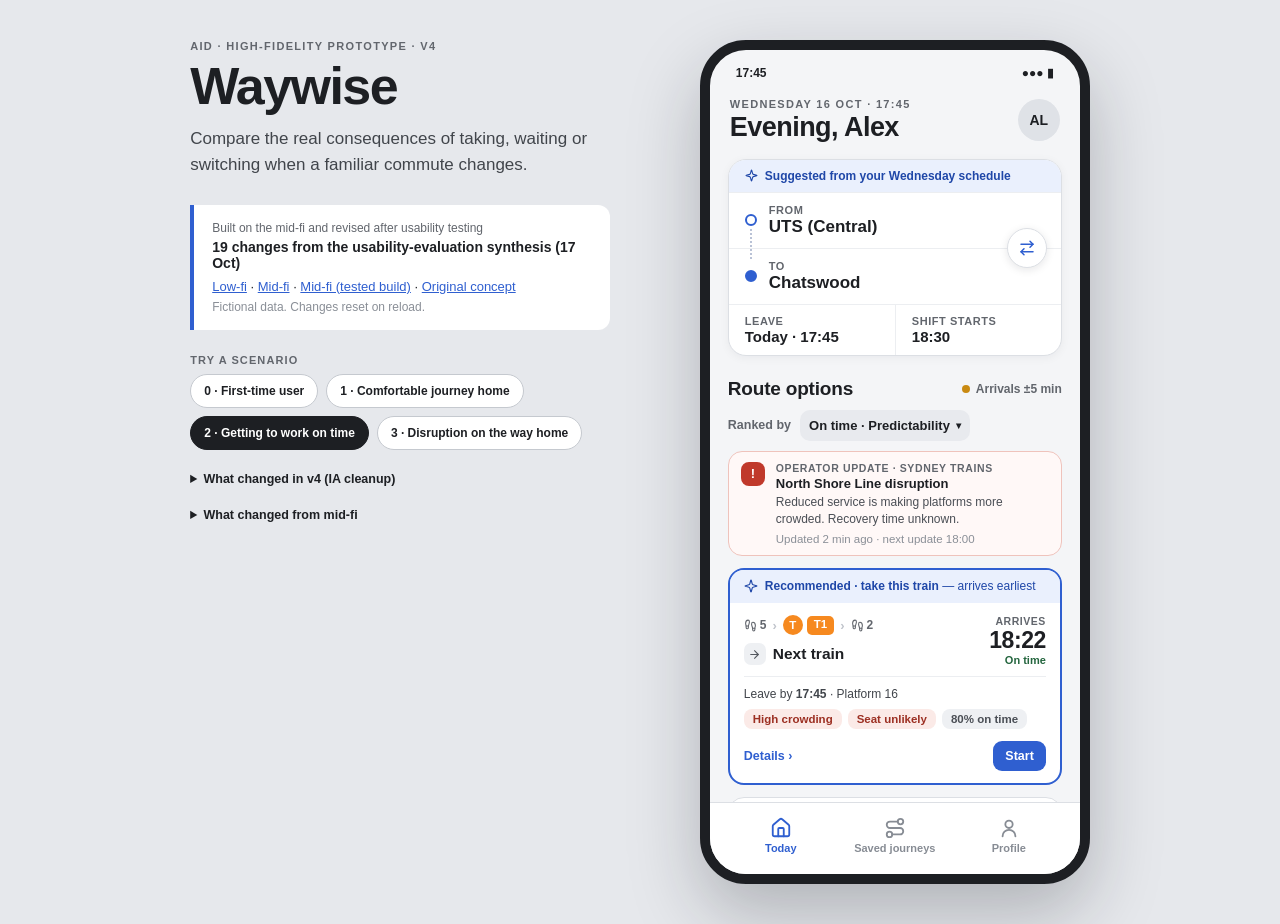
==== index.html @ 8cd39727 "v4.3: Recommended strip speaks the action" ====
<!doctype html>
<html lang="en">
<head>
  <meta charset="utf-8">
  <meta name="viewport" content="width=device-width,initial-scale=1,minimum-scale=1,maximum-scale=1,user-scalable=no,viewport-fit=cover,interactive-widget=resizes-content">
  <meta name="apple-mobile-web-app-capable" content="yes">
  <meta name="mobile-web-app-capable" content="yes">
  <meta name="apple-mobile-web-app-status-bar-style" content="default">
  <meta name="apple-mobile-web-app-title" content="Waywise">
  <meta name="theme-color" content="#f4f5f7">
  <meta name="description" content="Waywise high-fidelity prototype: personalised commute decisions under crowding and disruption.">
  <link rel="manifest" href="manifest.webmanifest">
  <title>Waywise — High-fidelity prototype</title>
  <link rel="stylesheet" href="styles.css?v=202610181200">
</head>
<body>
  <div class="demo-shell">
    <aside class="demo-notes" aria-label="Prototype notes">
      <p class="eyebrow">AID · HIGH-FIDELITY PROTOTYPE · V4</p>
      <h1>Waywise</h1>
      <p class="lede">Compare the real consequences of taking, waiting or switching when a familiar commute changes.</p>
      <div class="research-note">
        <span>Built on the mid-fi and revised after usability testing</span>
        <strong>19 changes from the usability-evaluation synthesis (17 Oct)</strong>
        <p><a href="low-fi/">Low-fi</a> · <a href="mid-fi/">Mid-fi</a> · <a href="mid-fi-v1-tested/">Mid-fi (tested build)</a> · <a href="concept/">Original concept</a></p>
        <small>Fictional data. Changes reset on reload.</small>
      </div>
      <div class="scenario-control" aria-label="Demo scenario">
        <span>Try a scenario</span>
        <button class="scenario" data-scenario="newuser">0 · First-time user</button>
        <button class="scenario" data-scenario="capacity">1 · Comfortable journey home</button>
        <button class="scenario" data-scenario="disruption">2 · Getting to work on time</button>
        <button class="scenario" data-scenario="normal">3 · Disruption on the way home</button>
      </div>
      <details class="changes">
        <summary>What changed in v4 (IA cleanup)</summary>
        <ol>
          <li>Every bottom sheet closes with an ×; primary actions stay pinned at the bottom.</li>
          <li>Trip preferences sheet is selection + Done only; management moved to Profile.</li>
          <li>Profile is an entry list — Saved journeys, Travel preferences, Alerts — each its own page.</li>
          <li>Importance sliders (1–10) replaced with Low / Medium / High.</li>
          <li>Route cards slimmed to line, arrival, three badges, one warning and Start.</li>
          <li>“Why this route?” folded into Route details; close (×) vs collapse (⌄) disambiguated.</li>
        </ol>
      </details>
      <details class="changes">
        <summary>What changed from mid-fi</summary>
        <ol>
          <li>“Add your first journey” empty state; From and To are the only required fields.</li>
          <li>Trips → <b>Saved journeys</b>, with Use / Edit / Add actions.</li>
          <li>Weekday scheduling is optional; skip or change a single date.</li>
          <li>Route-based names (“UTS → Chatswood”); custom names optional.</li>
          <li><b>Profile</b> from the avatar: account sync, default preferences.</li>
          <li>Saved routes and return trips on Today, with a suggested journey.</li>
          <li>Separate scopes: today / saved journey / one date / recurring schedule.</li>
          <li>Tap a route or <b>View details</b> → Route details drawer → Start journey → <b>In progress</b> drawer (× collapses to a mini bar; End journey any time, with confirmation).</li>
          <li>Clear preference labels, “Select all that apply”, check marks.</li>
          <li>Today's choices vs saved defaults; explicit “Save as default”.</li>
          <li>More preferences: less waiting, predictable arrival, transport modes.</li>
          <li>Wait / Departs / Arrives shown separately.</li>
          <li>Consistent badges; active priorities emphasised with text.</li>
          <li>“Why this route?” with reasons, trade-offs and preference conflicts.</li>
          <li>“Arrival estimate confidence”, update times, operator vs prediction labels.</li>
          <li>Carriage-level crowding diagram with direction and update time.</li>
          <li>Compare alternatives from details and the active journey.</li>
          <li>Report carriage conditions, labelled as passenger reports.</li>
          <li>Share journey: arrival time once, or time-limited arrival updates.</li>
        </ol>
      </details>
    </aside>

    <main class="phone" id="phone" aria-label="Waywise mobile app prototype">
      <div class="status-bar" aria-hidden="true"><span id="clock">17:45</span><span>●●● ▮</span></div>

      <section class="screen" id="screen-today" aria-label="Today"></section>
      <section class="screen" id="screen-journeys" aria-label="Saved journeys"></section>
      <section class="screen" id="screen-profile" aria-label="Profile"></section>
      <div class="drawer-backdrop" id="drawer-backdrop" data-act="close-drawer"></div>
      <section class="screen overlay drawer" id="screen-details" aria-label="Route details"></section>
      <button class="mini-bar" id="mini-bar" data-act="open-active" aria-label="Open journey in progress"></button>

      <nav class="bottom-nav" aria-label="Primary navigation">
        <button class="nav-item" data-act="tab" data-tab="today"><svg viewBox="0 0 24 24"><path d="M3 10a2 2 0 0 1 .709-1.528l7-5.999a2 2 0 0 1 2.582 0l7 5.999A2 2 0 0 1 21 10v9a2 2 0 0 1-2 2H5a2 2 0 0 1-2-2z"/><path d="M15 21v-8a1 1 0 0 0-1-1h-4a1 1 0 0 0-1 1v8"/></svg><small>Today</small></button>
        <button class="nav-item" data-act="tab" data-tab="journeys"><svg viewBox="0 0 24 24"><circle cx="6" cy="19" r="3"/><path d="M9 19h8.5a3.5 3.5 0 0 0 0-7h-11a3.5 3.5 0 0 1 0-7H15"/><circle cx="18" cy="5" r="3"/></svg><small>Saved journeys</small></button>
        <button class="nav-item" data-act="tab" data-tab="profile"><svg viewBox="0 0 24 24"><circle cx="12" cy="8" r="4"/><path d="M19 21a7 7 0 0 0-14 0"/></svg><small>Profile</small></button>
      </nav>

      <section class="search-layer" id="search-layer" aria-label="Change journey"></section>
      <div class="sheet-backdrop" id="backdrop" data-act="close-sheet"></div>
      <section class="bottom-sheet" id="sheet" role="dialog" aria-modal="true"></section>
      <div class="toast" id="toast" role="status" aria-live="polite"></div>
      <div class="perm" id="perm"></div>
    </main>
  </div>
  <script src="app.js?v=202610181200"></script>
</body>
</html>
---- styles.css ----
/* Waywise high-fidelity (v3). Palette carried over from mid-fi: neutral greys, one blue accent,
   red / amber / green for status meaning only, always paired with text. */
:root {
  --ink:#1d1f23; --muted:#62666d; --faint:#8a8f97; --line:#dcdfe4; --line-2:#eceef1;
  --paper:#f4f5f7; --white:#fff; --chip:#eef0f3;
  --accent:#2f5fd0; --accent-ink:#1f47a8; --accent-soft:#eaf0fd;
  --red:#c0392b; --red-soft:#fbeae7; --red-ink:#9c2f22;
  --amber:#c98a12; --amber-soft:#fff4dc; --amber-ink:#80570a;
  --green:#2f8050; --green-soft:#e6f3ea; --green-ink:#25663f;
  --radius:16px; --font:-apple-system,BlinkMacSystemFont,"SF Pro Text","Helvetica Neue",Arial,sans-serif;
}
* { box-sizing:border-box; }
html,body { margin:0; background:#e6e8ec; color:var(--ink); font-family:var(--font); -webkit-font-smoothing:antialiased; }
button,input,select,textarea { font:inherit; color:inherit; }
button { cursor:pointer; }
button:disabled { cursor:default; opacity:.45; }
svg { width:16px; height:16px; fill:none; stroke:currentColor; stroke-width:2; stroke-linecap:round; stroke-linejoin:round; flex:none; }
b,strong { font-weight:650; }

/* ---------- desktop demo shell ---------- */
.demo-shell { min-height:100vh; display:grid; grid-template-columns:minmax(280px,420px) 390px; place-content:center; gap:clamp(40px,7vw,110px); padding:40px; }
.demo-notes { max-width:420px; }
.eyebrow,.overline { margin:0; color:var(--muted); font-size:11px; font-weight:700; letter-spacing:.12em; }
.demo-notes h1 { margin:8px 0 14px; font-size:52px; line-height:1; letter-spacing:-.03em; }
.lede { margin:0; color:#41454b; font-size:17px; line-height:1.55; }
.research-note { margin-top:26px; padding:16px 18px; border-left:4px solid var(--accent); border-radius:0 12px 12px 0; background:#fff; }
.research-note span,.research-note strong,.research-note small { display:block; }
.research-note span { color:var(--muted); font-size:12px; }
.research-note strong { margin-top:4px; font-size:14px; }
.research-note p { margin:8px 0 0; font-size:13px; }
.research-note small { margin-top:6px; color:var(--faint); font-size:12px; }
.demo-notes a { color:var(--accent); }
.scenario-control { display:flex; flex-wrap:wrap; gap:8px; margin-top:24px; }
.scenario-control>span { width:100%; color:var(--muted); font-size:11px; font-weight:700; letter-spacing:.1em; text-transform:uppercase; }
.scenario { padding:9px 13px; border:1px solid #c5c9cf; border-radius:99px; background:#fff; font-size:12px; font-weight:650; }
.scenario.active { border-color:var(--ink); background:var(--ink); color:#fff; }
.changes { margin-top:22px; font-size:12.5px; color:#41454b; }
.changes summary { cursor:pointer; font-weight:700; color:var(--ink); }
.changes ol { margin:10px 0 0; padding-left:22px; line-height:1.5; }

/* ---------- phone frame ---------- */
.phone { position:relative; width:390px; height:min(844px,calc(100vh - 40px)); overflow:hidden; border:10px solid #1d1f23; border-radius:46px; background:var(--paper); box-shadow:0 30px 70px rgba(20,24,30,.25); }
.status-bar { height:34px; display:flex; justify-content:space-between; align-items:flex-end; padding:0 26px 4px; font-size:12px; font-weight:700; }
.screen { display:none; position:absolute; top:34px; left:0; right:0; bottom:72px; overflow-y:auto; padding:10px 18px 28px; scrollbar-width:none; }
.screen::-webkit-scrollbar { display:none; }
.screen.active { display:block; animation:fade .22s ease; }
.screen.overlay { z-index:4; background:var(--paper); }
#screen-details { padding-bottom:96px; }
@keyframes fade { from { opacity:0; transform:translateY(6px); } }

.app-header { display:flex; align-items:center; justify-content:space-between; gap:10px; margin:4px 2px 16px; }
.app-header h2 { margin:3px 0 0; font-size:27px; line-height:1.1; letter-spacing:-.02em; }
.avatar { width:42px; height:42px; display:grid; place-items:center; border:0; border-radius:50%; background:#dfe2e7; font-size:14px; font-weight:750; }
.avatar.big { width:52px; height:52px; font-size:17px; background:var(--accent); color:#fff; }
.block { margin-top:22px; }
.block>h3,.section-heading h3 { margin:3px 0 0; font-size:19px; letter-spacing:-.01em; }
.section-heading { display:flex; align-items:flex-end; justify-content:space-between; gap:8px; }
.hint { margin:6px 0 10px; color:var(--muted); font-size:12.5px; line-height:1.45; }
.muted { color:var(--muted); }

/* buttons */
.btn { display:inline-flex; align-items:center; justify-content:center; gap:6px; border:0; border-radius:11px; font-weight:700; font-size:14px; padding:12px 16px; }
.btn.sm { padding:8px 12px; font-size:12.5px; border-radius:9px; }
.btn.full { width:100%; }
.btn.primary { background:var(--accent); color:#fff; }
.btn.primary.selected { background:var(--accent-ink); }
.btn.primary.saved { background:var(--green-soft); color:var(--green-ink); opacity:1; }
.btn.ghost { background:var(--white); color:var(--accent); border:1px solid var(--line); }
.btn.link { background:none; color:var(--accent); padding-left:2px; padding-right:2px; }
.btn.link.muted { color:var(--muted); }
.btn.danger { color:var(--red); }
.btn svg { width:15px; height:15px; }
.info-button { width:30px; height:30px; border:1px solid var(--line); border-radius:50%; background:#fff; color:var(--accent); font-weight:800; }

/* ---------- Today ---------- */
.active-banner { width:100%; display:flex; align-items:center; gap:10px; margin:-4px 0 12px; padding:12px 14px; border:0; border-radius:14px; background:var(--accent); color:#fff; font-size:13px; text-align:left; }
.active-banner span:nth-child(2) { flex:1; }
.pulse { width:9px; height:9px; border-radius:50%; background:#7ef0a4; box-shadow:0 0 0 4px rgba(126,240,164,.25); flex:none; }
.share-banner { display:flex; align-items:center; gap:9px; margin:0 0 12px; padding:10px 12px; border:1px solid #c9d6f6; border-radius:12px; background:var(--accent-soft); color:var(--accent-ink); font-size:12.5px; }
.share-banner span { flex:1; }
.trip-card { padding:14px 16px 10px; border:1px solid var(--line); border-radius:var(--radius); background:#fff; }
.tag { display:inline-block; margin-bottom:10px; padding:4px 8px; border-radius:7px; background:var(--accent-soft); color:var(--accent-ink); font-size:11.5px; font-weight:650; }
.tag.today { background:var(--amber-soft); color:var(--amber-ink); }
.trip-row { display:grid; grid-template-columns:1fr 54px 1fr; align-items:center; }
.place,.time { display:block; }
.place { font-size:15px; font-weight:700; line-height:1.2; }
.time { margin-top:4px; color:var(--muted); font-size:12px; }
.align-right { text-align:right; }
.journey-line { display:flex; align-items:center; justify-content:center; gap:3px; color:var(--faint); }
.journey-line i { width:12px; border-top:1px solid #c5c9cf; }
.trip-actions { display:flex; justify-content:space-between; margin-top:8px; padding-top:4px; border-top:1px solid var(--line-2); }
.leg-picker { display:flex; gap:7px; overflow-x:auto; margin:10px -18px 0; padding:2px 18px; scrollbar-width:none; }
.leg-picker::-webkit-scrollbar { display:none; }
.leg { flex:none; display:flex; align-items:center; gap:6px; padding:8px 11px; border:1px solid var(--line); border-radius:99px; background:#fff; font-size:12px; font-weight:600; white-space:nowrap; }
.leg small { color:var(--muted); font-weight:500; }
.leg.active { border-color:var(--accent); background:var(--accent-soft); color:var(--accent-ink); }
.leg.add { color:var(--accent); border-style:dashed; }
/* flight-search style journey card + saved presets */
.suggest { display:flex; align-items:center; gap:6px; min-height:22px; margin:-4px 2px 8px; color:var(--accent-ink); font-size:12.5px; font-weight:650; }
.suggest svg { width:14px; height:14px; color:var(--green); stroke-width:2.6; }
.suggest.today { color:var(--amber-ink); }
.suggest span { flex:1; }
.suggest .btn { padding:0; }
.suggest.muted { color:var(--muted); }
.od-field strong.ph { color:var(--faint); font-weight:600; }
.search-card { border:1px solid var(--line); border-radius:18px; background:#fff; box-shadow:0 2px 10px rgba(20,24,30,.05); overflow:hidden; }
.od { position:relative; }
.od-field { width:100%; display:flex; align-items:center; gap:12px; padding:11px 64px 11px 16px; border:0; background:none; text-align:left; }
.od-field+.od-field { border-top:1px solid var(--line-2); }
.od-field:active,.when button:active { background:var(--paper); }
.od-field span { min-width:0; }
.od-field small,.when small { display:block; color:var(--muted); font-size:11px; font-weight:650; letter-spacing:.05em; text-transform:uppercase; }
.od-field strong { display:block; margin-top:1px; font-size:17px; white-space:nowrap; overflow:hidden; text-overflow:ellipsis; }
.od-dot { flex:none; width:12px; height:12px; border-radius:50%; border:2.5px solid var(--accent); background:#fff; }
.od-dot.to { background:var(--accent); }
.od-line { position:absolute; left:21px; top:36px; height:30px; border-left:2px dotted #b9c2d6; pointer-events:none; }
.swap-fab { position:absolute; right:14px; top:50%; width:40px; height:40px; margin-top:-20px; display:grid; place-items:center; border:1px solid var(--line); border-radius:50%; background:#fff; color:var(--accent); box-shadow:0 2px 8px rgba(20,24,30,.1); transition:transform .25s; }
.swap-fab svg { width:18px; height:18px; transform:rotate(90deg); }
.swap-fab:active { transform:rotate(180deg); }
.when { display:grid; grid-template-columns:1fr 1fr; border-top:1px solid var(--line-2); }
.when button { padding:10px 16px; border:0; background:none; text-align:left; }
.when button+button { border-left:1px solid var(--line-2); }
.when strong { display:block; margin-top:1px; font-size:15px; }
.presets-head { display:flex; align-items:center; justify-content:space-between; margin:16px 2px 6px; }
.presets-head .btn { padding:0; }
.leg-picker { margin-top:0; padding-bottom:4px; scroll-snap-type:x proximity; scroll-padding:0 18px; }
.preset { flex:none; scroll-snap-align:start; width:178px; display:grid; gap:3px; padding:10px 12px; border:1px solid var(--line); border-radius:14px; background:#fff; text-align:left; }
.preset .p-top { display:flex; justify-content:space-between; gap:6px; align-items:baseline; }
.preset b { font-size:13px; white-space:nowrap; overflow:hidden; text-overflow:ellipsis; }
.preset em { flex:none; color:var(--muted); font-size:11.5px; font-style:normal; font-weight:650; }
.preset .p-route { color:var(--muted); font-size:12px; white-space:nowrap; overflow:hidden; text-overflow:ellipsis; }
.preset.active { border:2px solid var(--accent); padding:9px 11px; background:var(--accent-soft); }
.preset.active b,.preset.active em { color:var(--accent-ink); }
.preset.add { width:auto; display:flex; align-items:center; gap:6px; color:var(--accent); border-style:dashed; font-size:13px; font-weight:650; }
.mood { margin:-8px 2px 14px; color:#41454b; font-size:14px; line-height:1.45; }
.search-card.editing { border-color:var(--accent); box-shadow:0 0 0 3px var(--accent-soft); }
.od-field input { display:block; width:100%; min-width:0; margin-top:1px; padding:0; border:0; outline:0; background:none; font-size:17px; font-weight:650; color:var(--ink); }
.od-field input::placeholder { color:var(--faint); font-weight:600; }
label.od-field { cursor:text; }
.od-field span { flex:1; }
.s-go { margin-top:10px; }
.saved-list { display:grid; gap:8px; }
.saved-item { display:flex; align-items:center; gap:11px; width:100%; padding:11px 13px; border:1px solid var(--line); border-radius:14px; background:#fff; text-align:left; }
.saved-item[hidden] { display:none; }
.si-icon { flex:none; width:34px; height:34px; display:grid; place-items:center; border-radius:10px; background:var(--accent-soft); color:var(--accent); }
.si-main { flex:1; min-width:0; }
.si-main b,.si-main small { display:block; white-space:nowrap; overflow:hidden; text-overflow:ellipsis; }
.si-main b { font-size:14px; }
.si-main small { margin-top:2px; color:var(--muted); font-size:12.5px; }
.si-when { flex:none; color:var(--muted); font-size:11.5px; font-weight:650; text-align:right; line-height:1.35; }
.no-match { margin:4px 2px; color:var(--muted); font-size:12.5px; }
.alert-card { display:flex; gap:11px; margin-top:12px; padding:13px 14px; border:1px solid var(--line); border-radius:var(--radius); background:#fff; }
.alert-icon { flex:none; width:28px; height:28px; display:grid; place-items:center; border-radius:9px; background:var(--red); color:#fff; font-weight:800; }
.alert-card.amber .alert-icon { background:var(--amber); }
.alert-card.green .alert-icon { background:var(--green); }
.alert-card.red { border-color:#efc3bc; background:#fff8f7; }
.alert-card.amber { border-color:#efdca8; background:#fffcf3; }
.alert-card .source { display:block; color:var(--muted); font-size:10.5px; font-weight:700; letter-spacing:.06em; text-transform:uppercase; }
.alert-card strong { display:block; margin-top:2px; font-size:14px; }
.alert-card p { margin:3px 0 0; color:#4a4e55; font-size:12.5px; line-height:1.45; }
.alert-card small { display:block; margin-top:5px; color:var(--faint); font-size:11.5px; }

.chips { display:flex; flex-wrap:wrap; gap:7px; }
.chip { display:inline-flex; align-items:center; gap:5px; padding:8px 12px 8px 9px; border:1px solid var(--line); border-radius:99px; background:#fff; color:#3f434a; font-size:12.5px; font-weight:650; }
.chip i { width:16px; height:16px; display:grid; place-items:center; border:1.5px solid #b9bec6; border-radius:5px; background:#fff; }
.chip i svg { width:12px; height:12px; stroke-width:3; }
.chip.active { border-color:var(--accent); background:var(--accent); color:#fff; }
.chip.active i { border-color:#fff; color:var(--accent); }
.chip.more { padding-left:12px; color:var(--accent); border-style:dashed; }
.pref-scope { display:flex; align-items:center; justify-content:space-between; gap:8px; margin-top:10px; padding:8px 10px; border-radius:10px; background:var(--chip); font-size:12px; color:#41454b; }

.confidence-line { display:flex; flex-wrap:wrap; justify-content:space-between; align-items:center; gap:2px 10px; margin-top:6px; color:var(--muted); font-size:11.5px; }
.certainty { border:0; background:none; padding:0; color:var(--accent); font-size:11.5px; }
.certainty i,.conf-row i,.dot { display:inline-block; width:8px; height:8px; margin-right:5px; border-radius:50%; vertical-align:middle; }
.c-high { background:var(--green); } .c-medium { background:var(--amber); } .c-low { background:var(--red); }
i.c-high,i.c-medium,i.c-low { flex:none; }
.tradeoff-banner { margin-top:10px; padding:10px 12px; border:1px solid #efc3bc; border-radius:12px; background:var(--red-soft); font-size:12.5px; line-height:1.45; }
.tradeoff-banner .btn { display:block; margin-top:2px; padding-left:0; }
.route-options { display:grid; gap:12px; margin-top:12px; }
.route-card { position:relative; padding:14px; border:1px solid var(--line); border-radius:var(--radius); background:#fff; }
.route-card.recommended { border:2px solid var(--accent); padding:13px; }
.route-card.chosen { background:var(--accent-soft); }
.rec-tag { position:absolute; top:-1px; right:14px; padding:3px 9px; border-radius:0 0 8px 8px; background:var(--accent); color:#fff; font-size:10px; font-weight:750; letter-spacing:.08em; text-transform:uppercase; }
.rc-head { display:flex; gap:11px; align-items:flex-start; }
.kind-icon { flex:none; width:38px; height:38px; display:grid; place-items:center; border-radius:11px; background:var(--chip); }
.kind-icon svg { width:19px; height:19px; }
.rc-head h4 { margin:2px 0 2px; font-size:16px; }
.rc-head p { margin:0; color:var(--muted); font-size:12px; }
.timegrid { display:grid; grid-template-columns:repeat(3,1fr); gap:6px; margin-top:12px; }
.timegrid>div { padding:7px 9px; border-radius:10px; background:var(--paper); }
.timegrid>div.focus { outline:2px solid var(--accent); outline-offset:-2px; background:var(--accent-soft); }
.timegrid small,.timegrid strong,.timegrid em { display:block; }
.timegrid small { color:var(--muted); font-size:10.5px; font-weight:650; text-transform:uppercase; letter-spacing:.05em; }
.timegrid strong { margin-top:1px; font-size:16px; letter-spacing:-.01em; white-space:nowrap; }
.timegrid em { margin-top:1px; color:var(--muted); font-size:10.5px; font-style:normal; white-space:nowrap; overflow:hidden; text-overflow:ellipsis; }
.timegrid em.late { color:var(--red-ink); font-weight:700; }
.timegrid em.ontime { color:var(--green-ink); font-weight:650; }
.leave-line { margin:9px 0 0; font-size:12px; color:#41454b; }
.compare-line { margin:4px 0 0; color:var(--muted); font-size:11.5px; }
.badges { display:flex; flex-wrap:wrap; gap:5px; margin-top:10px; }
.badge { display:inline-flex; align-items:center; gap:3px; padding:4px 8px; border-radius:7px; background:var(--chip); color:#454950; font-size:11.5px; font-weight:650; border:1.5px solid transparent; }
.badge svg { width:12px; height:12px; }
.badge.warn,.badge.crowd-3 { background:var(--red-soft); color:var(--red-ink); }
.badge.good,.badge.crowd-1 { background:var(--green-soft); color:var(--green-ink); }
.badge.crowd-2 { background:var(--amber-soft); color:var(--amber-ink); }
.badge.focus { border-color:currentColor; }
.reason { margin:10px 0 0; padding:8px 10px; border-radius:10px; background:var(--accent-soft); color:#22355f; font-size:12.5px; line-height:1.4; }
.conflict { display:flex; gap:6px; align-items:flex-start; margin:7px 0 0; color:var(--amber-ink); font-size:12px; line-height:1.35; }
.conflict svg { width:14px; height:14px; margin-top:1px; color:var(--amber); }
.rc-actions { display:flex; align-items:center; gap:6px; margin-top:12px; }
.rc-actions .btn.link { margin-left:auto; }
.data-note { margin:18px 8px 0; color:var(--faint); font-size:11px; line-height:1.45; text-align:center; }

/* first run */
.empty-hero { padding:20px 18px; border:1px solid var(--line); border-radius:20px; background:#fff; }
.empty-icon { width:44px; height:44px; display:grid; place-items:center; border-radius:13px; background:var(--accent-soft); color:var(--accent); }
.empty-icon svg { width:22px; height:22px; }
.empty-hero h3 { margin:12px 0 4px; font-size:21px; }
.empty-hero>p { margin:0 0 14px; color:var(--muted); font-size:13px; line-height:1.5; }
.empty-points { margin:18px 4px; }
.empty-points p { display:flex; gap:8px; align-items:center; margin:8px 0; color:#41454b; font-size:13px; }
.empty-points svg { color:var(--green); }

/* ---------- Saved journeys ---------- */
.add-btn { flex:none; }
.segmented { display:grid; grid-template-columns:1fr 1fr; gap:4px; padding:4px; border-radius:12px; background:#e5e7eb; }
.segmented button { padding:8px; border:0; border-radius:9px; background:none; font-size:13px; font-weight:650; color:var(--muted); }
.segmented button small { font-weight:500; color:var(--faint); }
.segmented button.active { background:#fff; color:var(--ink); box-shadow:0 1px 3px rgba(0,0,0,.08); }
.jlist { display:grid; gap:11px; margin-top:14px; }
.jcard { padding:14px 15px; border:1px solid var(--line); border-radius:var(--radius); background:#fff; }
.jtop { display:flex; justify-content:space-between; gap:10px; align-items:flex-start; }
.jtop strong { display:block; font-size:15.5px; }
.jtop small { display:block; margin-top:2px; color:var(--muted); font-size:12px; }
.sched-tag { flex:none; padding:4px 8px; border-radius:7px; background:var(--accent-soft); color:var(--accent-ink); font-size:11px; font-weight:650; }
.sched-tag.none { background:var(--chip); color:var(--muted); }
.jmeta { margin:8px 0 0; color:#41454b; font-size:12.5px; }
.jret { display:flex; align-items:center; gap:6px; margin:4px 0 0; color:#41454b; font-size:12.5px; }
.jret svg { width:13px; height:13px; color:var(--muted); }
.jactions { display:flex; flex-wrap:wrap; align-items:center; gap:6px; margin-top:12px; }
.jactions .btn.link { margin-left:auto; }
.empty-card { margin-top:14px; padding:24px 18px; border:1.5px dashed #c5c9cf; border-radius:var(--radius); text-align:center; }
.empty-card p { margin:6px 0 12px; color:var(--muted); font-size:13px; }
.week-picker { display:grid; grid-template-columns:repeat(7,minmax(0,1fr)); gap:5px; margin:4px 0 12px; }
.day { padding:8px 0 7px; border:1px solid var(--line); border-radius:12px; background:#fff; }
.day small,.day strong { display:block; }
.day small { color:var(--muted); font-size:10.5px; }
.day strong { margin-top:2px; font-size:14px; }
.day i { display:block; width:5px; height:5px; margin:5px auto 0; border-radius:50%; background:transparent; }
.day i.on { background:var(--accent); }
.day i.off { background:var(--faint); }
.day.active { border-color:var(--accent); background:var(--accent); color:#fff; }
.day.active small { color:#dbe5fb; }
.day.active i.on { background:#fff; }
.day-card { padding:14px 15px; border:1px solid var(--line); border-radius:var(--radius); background:#fff; }
.occ { display:grid; grid-template-columns:48px 1fr; gap:8px; padding:12px 0; border-top:1px solid var(--line-2); }
.day-card .overline+.occ { border-top:0; }
.occ time { font-size:15px; font-weight:750; }
.occ strong { display:block; font-size:14px; }
.occ small { display:block; margin-top:2px; color:var(--muted); font-size:12px; }
.occ.skipped strong,.occ.skipped time { color:var(--faint); text-decoration:line-through; }
.occ-actions { display:flex; flex-wrap:wrap; gap:2px 12px; margin-top:4px; }
.occ-actions .btn { padding:4px 0; }
.nocommute { margin-top:6px; width:100%; }
.no-plan { padding:16px 4px 6px; text-align:center; }
.no-plan strong { font-size:15px; }
.no-plan p { margin:6px 0 12px; color:var(--muted); font-size:12.5px; line-height:1.45; }

/* ---------- Profile ---------- */
.account-card { border:1px solid var(--line); border-radius:var(--radius); background:#fff; overflow:hidden; }
.acc-row { display:flex; gap:11px; padding:14px 15px; }
.acc-row svg { width:22px; height:22px; color:var(--green); }
.acc-row strong { display:block; font-size:14px; }
.acc-row small { display:block; margin-top:2px; color:var(--muted); font-size:12px; line-height:1.4; }
.row-link { width:100%; display:flex; align-items:center; gap:8px; padding:13px 15px; border:0; border-top:1px solid var(--line-2); background:none; font-size:14px; text-align:left; }
.row-link span { flex:1; font-weight:600; }
.row-link b { color:var(--muted); font-weight:600; }
.row-link i { color:var(--faint); font-style:normal; font-size:18px; }
.pref-card,.toggle-card { margin-top:10px; padding:14px 15px; border:1px solid var(--line); border-radius:14px; background:#fff; }
.pref-card label { display:flex; align-items:center; justify-content:space-between; gap:10px; }
.pref-card strong,.pref-card small,.toggle-card strong,.toggle-card small { display:block; }
.pref-card strong,.toggle-card strong { font-size:14px; }
.pref-card small,.toggle-card small { margin-top:2px; color:var(--muted); font-size:12px; line-height:1.4; }
.pref-card output { flex:none; width:30px; height:30px; display:grid; place-items:center; border-radius:9px; background:var(--accent-soft); color:var(--accent-ink); font-weight:750; }
.pref-card input[type=range] { width:100%; margin:12px 0 2px; accent-color:var(--accent); }
.scale { display:flex; justify-content:space-between; color:var(--faint); font-size:10.5px; }
.more-defaults { margin-top:10px; }
.more-defaults summary { padding:10px 2px; color:var(--accent); font-size:13.5px; font-weight:700; cursor:pointer; }
.mode-chips { display:flex; flex-wrap:wrap; gap:6px; margin-top:10px; }
.save-row { display:flex; align-items:center; gap:10px; margin-top:14px; }
.save-row .btn.primary { flex:1; }
.toggle-card { display:flex; align-items:center; justify-content:space-between; gap:12px; }
.toggle-card>span { display:flex; gap:10px; align-items:flex-start; }
.toggle-card>span>svg { margin-top:2px; color:var(--muted); }
.toggle { flex:none; position:relative; width:46px; height:28px; border:0; border-radius:20px; background:#c7cbd2; }
.toggle i { position:absolute; top:3px; left:3px; width:22px; height:22px; border-radius:50%; background:#fff; box-shadow:0 1px 3px rgba(0,0,0,.2); transition:.2s; }
.toggle.active { background:var(--accent); }
.toggle.active i { transform:translateX(18px); }
.demo-only { margin-bottom:10px; }

/* ---------- Details / active ---------- */
.sub-header { display:flex; align-items:center; justify-content:space-between; margin:0 -4px 12px; }
.back { display:inline-flex; align-items:center; gap:3px; padding:6px 4px; border:0; background:none; color:var(--accent); font-size:14px; font-weight:650; }
.back svg { width:18px; height:18px; }
.title { margin:4px 0 2px; font-size:25px; letter-spacing:-.02em; }
.status-pill,.live-pill { display:inline-flex; align-items:center; gap:6px; margin-top:10px; padding:6px 10px; border-radius:99px; background:var(--accent-soft); color:var(--accent-ink); font-size:12px; font-weight:650; }
.live-pill { margin:0; background:var(--green-soft); color:var(--green-ink); }
.live-pill .pulse { background:var(--green); box-shadow:0 0 0 3px rgba(47,128,80,.2); }
.summary-card { margin-top:14px; padding:12px; border:1px solid var(--line); border-radius:var(--radius); background:#fff; }
.summary-card .timegrid { margin-top:0; }
.timegrid.big strong { font-size:18px; }
.conf-row { margin:10px 2px 0; color:var(--muted); font-size:12px; }
.timeline { list-style:none; margin:16px 0 0; padding:0; }
.timeline li { position:relative; display:flex; gap:12px; padding:0 0 14px; }
.timeline li:not(:last-child)::before { content:""; position:absolute; left:15px; top:32px; bottom:2px; border-left:2px dotted #c5c9cf; }
.tl-icon { flex:none; width:32px; height:32px; display:grid; place-items:center; border-radius:50%; background:#fff; border:1px solid var(--line); }
.timeline strong { display:block; margin-top:2px; font-size:13.5px; }
.timeline small { display:block; margin-top:2px; color:var(--muted); font-size:12px; }
.cars-wrap { margin-top:10px; padding:13px; border:1px solid var(--line); border-radius:var(--radius); background:#fff; }
.cars-dir { display:flex; justify-content:space-between; color:var(--muted); font-size:11px; font-weight:650; }
.cars { display:flex; gap:3px; margin-top:7px; }
.car { flex:1; min-width:0; padding:6px 0 5px; border-radius:7px; text-align:center; border:1.5px solid transparent; }
.car:first-child { border-top-left-radius:16px; }
.car b { display:block; font-size:12px; }
.car span { display:block; font-size:9.5px; font-weight:650; }
.car.c1 { background:var(--green-soft); color:var(--green-ink); }
.car.c2 { background:var(--amber-soft); color:var(--amber-ink); }
.car.c3 { background:var(--red-soft); color:var(--red-ink); }
.car.reported { border-color:var(--ink); border-style:dashed; }
.cars-legend { display:flex; flex-wrap:wrap; gap:4px 12px; margin-top:8px; color:var(--muted); font-size:11px; }
.cars-legend i { display:inline-block; width:9px; height:9px; margin-right:4px; border-radius:3px; vertical-align:-1px; }
.cars-legend i.c1 { background:#9fd3b0; } .cars-legend i.c2 { background:#f0cf83; } .cars-legend i.c3 { background:#eba79d; }
.cars-tip { margin:9px 0 0; font-size:12.5px; }
.cars-meta { margin:4px 0 0; color:var(--faint); font-size:11px; }
.passenger-report { margin:8px 0 0; padding:7px 9px; border-radius:9px; background:var(--chip); font-size:12px; }
.passenger-report span { display:inline-block; margin-right:4px; padding:1px 6px; border-radius:5px; background:var(--ink); color:#fff; font-size:10px; font-weight:700; text-transform:uppercase; letter-spacing:.04em; }
.cars-unavailable { margin-top:10px; padding:13px; border:1.5px dashed #c5c9cf; border-radius:var(--radius); }
.cars-unavailable strong { font-size:13px; }
.cars-unavailable p { margin:4px 0 0; color:var(--muted); font-size:12px; }
#screen-details>.toggle-card { margin-top:14px; }
.action-list { margin-top:14px; border:1px solid var(--line); border-radius:var(--radius); background:#fff; overflow:hidden; }
.action-list button { width:100%; display:flex; align-items:center; gap:11px; padding:13px 15px; border:0; border-top:1px solid var(--line-2); background:none; font-size:14px; font-weight:600; text-align:left; }
.action-list button:first-child { border-top:0; }
.action-list button span { flex:1; }
.action-list button svg { color:var(--accent); }
.action-list i { color:var(--faint); font-style:normal; font-size:18px; }
.sticky-cta { position:absolute; left:0; right:0; bottom:0; }
#screen-details .sticky-cta { position:sticky; bottom:-28px; margin:16px -18px -28px; padding:12px 18px 16px; background:linear-gradient(transparent,var(--paper) 30%); }
.eta-card { margin-top:12px; padding:14px 16px; border-radius:var(--radius); background:var(--ink); color:#fff; }
.eta-card small,.eta-card strong,.eta-card span { display:block; }
.eta-card small { color:#b9bec6; font-size:12px; }
.eta-card strong { margin:2px 0; font-size:30px; letter-spacing:-.02em; }
.eta-card span { color:#d6d9de; font-size:12.5px; }
.stepper { display:grid; grid-template-columns:repeat(4,1fr); list-style:none; margin:14px 0 0; padding:0; }
.stepper li { position:relative; display:grid; justify-items:center; gap:4px; color:var(--faint); font-size:10.5px; font-weight:650; text-align:center; }
.stepper li:not(:last-child)::after { content:""; position:absolute; top:12px; left:calc(50% + 14px); right:calc(-50% + 14px); border-top:2px solid var(--line); }
.stepper i { width:25px; height:25px; display:grid; place-items:center; border-radius:50%; background:#fff; border:2px solid var(--line); font-style:normal; font-size:11px; }
.stepper i svg { width:13px; height:13px; stroke-width:3; }
.stepper li.done { color:var(--green-ink); }
.stepper li.done i { border-color:var(--green); background:var(--green); color:#fff; }
.stepper li.done::after { border-color:var(--green); }
.stepper li.now { color:var(--ink); }
.stepper li.now i { border-color:var(--accent); background:var(--accent); color:#fff; }
.next-card { margin-top:14px; padding:14px 15px; border:2px solid var(--accent); border-radius:var(--radius); background:#fff; }
.next-card strong { display:block; margin-top:4px; font-size:16px; }
.next-card p:not(.overline) { margin:4px 0 12px; color:var(--muted); font-size:12.5px; }
.board-help { width:100%; display:flex; align-items:center; gap:10px; margin-top:12px; padding:12px 14px; border:1px solid #efdca8; border-radius:14px; background:#fffcf3; text-align:left; }
.board-help>svg { color:var(--amber); width:20px; height:20px; }
.board-help>span { flex:1; font-size:13px; }
.board-help small { display:block; margin-top:2px; color:var(--muted); font-size:12px; }
.board-help i { color:var(--faint); font-style:normal; font-size:18px; }

/* ---------- bottom nav ---------- */
.bottom-nav { position:absolute; left:0; right:0; bottom:0; height:72px; display:grid; grid-template-columns:repeat(3,1fr); padding:6px 14px 12px; border-top:1px solid var(--line); background:rgba(255,255,255,.97); z-index:5; }
.nav-item { display:grid; place-items:center; align-content:center; gap:3px; border:0; background:none; color:#878c94; }
.nav-item svg { width:22px; height:22px; }
.nav-item small { font-size:11px; font-weight:650; }
.nav-item.active { color:var(--accent); }

/* ---------- sheets ---------- */
.sheet-backdrop { position:absolute; inset:0; z-index:8; visibility:hidden; background:rgba(15,18,22,.42); opacity:0; transition:.25s; }
.sheet-backdrop.open { visibility:visible; opacity:1; }
.bottom-sheet { position:absolute; z-index:9; left:0; right:0; bottom:0; max-height:88%; overflow-y:auto; padding:10px 20px 24px; border-radius:24px 24px 0 0; background:#fff; transform:translateY(105%); visibility:hidden; transition:transform .3s cubic-bezier(.2,.8,.2,1),visibility .3s; scrollbar-width:none; }
.bottom-sheet.open { transform:none; visibility:visible; }
.sheet-handle { display:block; width:42px; height:5px; margin:0 auto 16px; border:0; border-radius:5px; background:#d3d6db; }
.bottom-sheet h3 { margin:4px 0 10px; font-size:21px; letter-spacing:-.01em; }
.sheet-lede { margin:0 0 12px; color:#3a3e44; font-size:14px; line-height:1.5; }
.sheet-actions { display:grid; gap:8px; margin-top:16px; }
.match-list { list-style:none; margin:0 0 12px; padding:0; }
.match-list li { display:flex; gap:8px; align-items:flex-start; padding:8px 10px; margin-bottom:6px; border-radius:10px; font-size:13px; line-height:1.4; }
.match-list li.ok { background:var(--green-soft); color:#1f4d31; }
.match-list li.ok svg { color:var(--green); margin-top:1px; }
.match-list li.no { background:var(--amber-soft); color:#5e4207; }
.match-list li.no svg { color:var(--amber); margin-top:1px; }
.why-block { padding:12px 0; border-top:1px solid var(--line-2); }
.why-block strong { font-size:13.5px; }
.why-block p { margin:4px 0 0; color:#3a3e44; font-size:13px; line-height:1.5; }
.why-block small { display:block; margin-top:6px; color:var(--muted); font-size:11.5px; }
.mini-chip { display:inline-block; margin:2px 2px 0 0; padding:3px 8px; border-radius:99px; background:var(--accent-soft); color:var(--accent-ink); font-size:12px; font-weight:650; }
.legend-list { margin:0 0 10px; padding-left:18px; font-size:13px; line-height:1.7; }
.method-item { display:flex; gap:11px; margin:12px 0; }
.method-item>span { flex:none; width:26px; height:26px; display:grid; place-items:center; border-radius:8px; background:var(--accent-soft); color:var(--accent-ink); font-weight:750; font-size:13px; }
.method-item strong { font-size:13.5px; }
.method-item p { margin:2px 0 0; color:var(--muted); font-size:12.5px; line-height:1.45; }
.alt-card { display:flex; align-items:center; gap:10px; margin-bottom:8px; padding:12px; border:1px solid var(--line); border-radius:14px; }
.alt-card>div { flex:1; }
.alt-card strong { font-size:14px; }
.alt-card small { display:block; margin-top:2px; color:var(--muted); font-size:12px; }
.alt-card p { margin:5px 0 0; font-size:12.5px; color:#3a3e44; }
.form-label { margin:14px 0 7px; font-size:13px; font-weight:700; }
.car-pick { display:flex; gap:5px; }
.car-pick button { flex:1; padding:9px 0; border:1px solid var(--line); border-radius:9px; background:#fff; font-weight:700; }
.car-pick button.active { border-color:var(--accent); background:var(--accent); color:#fff; }
.cat-pick { display:flex; flex-wrap:wrap; gap:6px; }
.radio-list { display:grid; gap:8px; }
.radio-list button { display:flex; gap:10px; align-items:flex-start; padding:12px; border:1px solid var(--line); border-radius:12px; background:#fff; text-align:left; }
.radio-list button.active { border:2px solid var(--accent); padding:11px; background:var(--accent-soft); }
.radio-list i { flex:none; width:18px; height:18px; margin-top:1px; border:2px solid #b9bec6; border-radius:50%; }
.radio-list button.active i { border:5px solid var(--accent); }
.radio-list strong { display:block; font-size:13.5px; }
.radio-list small { display:block; margin-top:2px; color:var(--muted); font-size:12px; line-height:1.4; }
.msg-preview { margin-top:14px; padding:11px 12px; border-radius:12px; background:var(--chip); }
.msg-preview small { color:var(--muted); font-size:11px; font-weight:700; text-transform:uppercase; letter-spacing:.06em; }
.msg-preview p { margin:4px 0 0; font-size:13px; line-height:1.45; }
.scenario-options { display:grid; gap:8px; margin:8px 0 14px; }
.scenario-options .scenario { padding:11px 14px; font-size:13.5px; text-align:left; border-radius:12px; }

/* forms */
.field { display:block; margin-bottom:10px; min-width:0; }
.field>span { display:block; margin-bottom:4px; color:var(--muted); font-size:12px; font-weight:650; }
.field>span b { color:var(--red); }
.field input,.field select,.field textarea { -webkit-appearance:none; appearance:none; display:block; width:100%; min-width:0; max-width:100%; height:44px; padding:10px 12px; border:1px solid var(--line); border-radius:11px; background:#fff; font-size:15px; text-align:left; }
.field textarea { height:auto; resize:none; }
.field input:focus,.field select:focus,.field textarea:focus { outline:2px solid var(--accent); outline-offset:-1px; border-color:transparent; }
.field input::-webkit-date-and-time-value { text-align:left; }
.field-row { display:grid; grid-template-columns:minmax(0,1fr) minmax(0,1fr); gap:8px; }
.field-row>.field { overflow:hidden; }
.swap-row { grid-template-columns:minmax(0,1fr) 34px minmax(0,1fr); align-items:end; }
.swap-btn { height:44px; margin-bottom:10px; border:0; background:none; color:var(--accent); }
.auto-name { margin:-2px 0 10px; color:var(--muted); font-size:12.5px; }
.auto-name b { color:var(--ink); }
.opt { margin:6px 0; border:1px solid var(--line); border-radius:12px; padding:0 12px; }
.opt[open] { padding-bottom:10px; }
.opt summary { padding:12px 0; font-size:13.5px; font-weight:700; cursor:pointer; }
.opt summary small { color:var(--muted); font-weight:500; }
.check { display:flex; align-items:center; gap:8px; margin:6px 0 10px; font-size:13.5px; }
.check input { width:18px; height:18px; accent-color:var(--accent); }
.day-toggles { display:grid; grid-template-columns:repeat(7,1fr); gap:5px; }
.day-toggles button { padding:10px 0; border:1px solid var(--line); border-radius:10px; background:#fff; font-weight:700; }
.day-toggles button.active { border-color:var(--accent); background:var(--accent); color:#fff; }
.scope-note { margin:6px 0 10px; padding:9px 11px; border-left:3px solid var(--accent); border-radius:0 9px 9px 0; background:var(--accent-soft); color:#22355f; font-size:12.5px; line-height:1.45; }
.form-error { min-height:16px; margin:4px 0 0; color:var(--red); font-size:12.5px; }

/* toast: top of the phone so it never covers route actions */
.toast { position:absolute; z-index:12; top:42px; left:14px; right:14px; display:flex; align-items:center; gap:11px; padding:12px 14px; border-radius:14px; background:var(--ink); color:#fff; box-shadow:0 10px 30px rgba(0,0,0,.25); opacity:0; transform:translateY(-12px); pointer-events:none; transition:.25s; }
.toast.show { opacity:1; transform:none; pointer-events:auto; }
.toast>div { flex:1; }
.toast strong { display:block; font-size:13.5px; }
.toast p { margin:2px 0 0; color:#c9cdd3; font-size:12px; line-height:1.35; }
.toast .t-icon { flex:none; width:26px; height:26px; display:grid; place-items:center; border-radius:50%; background:#fff; color:var(--green); }
.toast .t-icon svg { width:14px; height:14px; stroke-width:3; }
.toast .btn.link { color:#9fbaff; }

/* ---------- mobile / PWA ---------- */
html,body { touch-action:pan-x pan-y; -webkit-text-size-adjust:100%; }
@media (max-width:800px) {
  html,body { height:100%; overflow:hidden; overscroll-behavior:none; background:var(--paper); }
  .demo-shell { position:fixed; inset:0; display:block; min-height:0; padding:0; }
  .demo-notes { display:none; }
  .phone { position:fixed; inset:0; width:100%; height:100dvh; border:0; border-radius:0; box-shadow:none; }
  .status-bar { height:env(safe-area-inset-top,0px); padding:0; overflow:hidden; font-size:0; }
  .screen { top:env(safe-area-inset-top,0px); bottom:calc(72px + env(safe-area-inset-bottom,0px)); overscroll-behavior:contain; -webkit-overflow-scrolling:touch; }
  .bottom-nav { height:calc(72px + env(safe-area-inset-bottom,0px)); padding-bottom:calc(12px + env(safe-area-inset-bottom,0px)); }
  .toast { top:calc(env(safe-area-inset-top,0px) + 8px); }
  .bottom-sheet { max-height:calc(100dvh - env(safe-area-inset-top,0px) - 24px); padding-bottom:calc(24px + env(safe-area-inset-bottom,0px)); overscroll-behavior:contain; }
  input,select,textarea { font-size:16px !important; }
}
@media (min-width:801px) { .demo-only { display:none; } }
body.export .demo-shell { grid-template-columns:390px; padding:0; }
body.export .demo-notes { display:none; }
@media (prefers-reduced-motion:reduce) { *,*::before,*::after { transition:none !important; animation:none !important; } }

/* ---------- Today: Google Maps-style layering ---------- */
.plan { margin:0 0 12px; }
.plan-head { display:flex; align-items:center; justify-content:space-between; margin:0 2px 6px; }
.plan-head .btn { padding:0; }
.plan-steps { display:flex; list-style:none; margin:0; padding:0; }
.plan-steps li { position:relative; flex:1; min-width:0; }
.plan-steps li:not(:last-child)::after { content:""; position:absolute; top:13px; left:calc(50% + 14px); right:calc(-50% + 14px); border-top:2px solid var(--line); }
.plan-steps li.done:not(:last-child)::after { border-color:var(--green); }
.plan-steps button { width:100%; display:grid; justify-items:center; gap:2px; padding:0 2px 6px; border:0; border-radius:12px; background:none; }
.plan-steps i { width:26px; height:26px; display:grid; place-items:center; border:2px solid var(--line); border-radius:50%; background:#fff; }
.plan-steps i svg { width:13px; height:13px; stroke-width:3; }
.plan-steps time { margin-top:3px; font-size:13px; font-weight:750; }
.plan-steps span { max-width:100%; color:var(--muted); font-size:11.5px; white-space:nowrap; overflow:hidden; text-overflow:ellipsis; }
.plan-steps li.done i { border-color:var(--green); background:var(--green); color:#fff; }
.plan-steps li.done time,.plan-steps li.done span { color:var(--faint); }
.plan-steps li.now i { border-color:var(--accent); box-shadow:0 0 0 4px var(--accent-soft); }
.plan-steps li.now i::after { content:""; width:10px; height:10px; border-radius:50%; background:var(--accent); }
.plan-steps li.current button { background:var(--accent-soft); }
.plan-steps li.current time,.plan-steps li.current span { color:var(--accent-ink); }
.plan-steps li.current:not(.now) i { border-color:var(--accent); }

.od-card { position:relative; border-radius:18px; background:#fff; box-shadow:0 4px 18px rgba(20,24,30,.10); border:1px solid var(--line-2); }
.od-row { width:100%; display:flex; align-items:center; gap:14px; min-height:52px; padding:0 60px 0 18px; border:0; background:none; text-align:left; font-size:16.5px; font-weight:600; }
.od-row span { min-width:0; white-space:nowrap; overflow:hidden; text-overflow:ellipsis; }
.od-row span.ph { color:var(--faint); }
.od-row+.od-row { border-top:1px solid var(--line-2); margin-left:44px; padding-left:0; width:calc(100% - 44px); }
.od-row+.od-row .od-dot { margin-left:-34px; margin-right:6px; }
.od-card .od-line { left:23px; top:33px; height:36px; }
.od-swap { position:absolute; right:12px; top:50%; width:38px; height:38px; margin-top:-19px; display:grid; place-items:center; border:0; border-radius:50%; background:none; color:var(--ink); }
.od-swap svg { width:20px; height:20px; transform:rotate(90deg); }
.od-card+.suggest { margin:8px 4px 0; }
.results .section-heading { margin-bottom:8px; }
.filter-row { display:flex; gap:6px; overflow-x:auto; margin:0 -18px; padding:2px 18px 4px; scrollbar-width:none; }
.filter-row::-webkit-scrollbar { display:none; }
.fchip { flex:none; display:inline-flex; align-items:center; gap:4px; padding:8px 9px; border:0; border-radius:10px; background:#e8eaee; font-size:13px; font-weight:650; white-space:nowrap; }
.fchip small { color:var(--muted); font-weight:600; font-size:12px; }
.fchip svg { width:15px; height:15px; }
.fchip.on { background:var(--accent-soft); color:var(--accent-ink); box-shadow:inset 0 0 0 1.5px var(--accent); }
.pref-list { display:grid; gap:2px; }
.pref-row { display:flex; align-items:center; gap:12px; padding:11px 4px; border:0; border-bottom:1px solid var(--line-2); background:none; font-size:15px; font-weight:600; text-align:left; }
.pref-row i { flex:none; width:22px; height:22px; display:grid; place-items:center; border:2px solid #b9bec6; border-radius:6px; }
.pref-row i svg { width:14px; height:14px; stroke-width:3; }
.pref-row.on i { border-color:var(--accent); background:var(--accent); color:#fff; }
.sheet-actions .split { display:flex; justify-content:space-between; }
.sl-h { margin:16px 2px 8px; }

/* search layer */
.search-layer { position:absolute; z-index:7; inset:34px 0 0; display:flex; flex-direction:column; background:var(--paper); transform:translateY(100%); visibility:hidden; transition:transform .28s cubic-bezier(.2,.8,.2,1),visibility .28s; }
.search-layer.open { transform:none; visibility:visible; }
.sl-top { display:flex; align-items:center; gap:6px; margin:8px 12px 4px; padding:6px 6px 6px 2px; border-radius:18px; background:#fff; box-shadow:0 4px 18px rgba(20,24,30,.10); }
.sl-back,.sl-swap { flex:none; width:40px; height:40px; display:grid; place-items:center; border:0; background:none; color:var(--ink); }
.sl-back svg,.sl-swap svg { width:20px; height:20px; }
.sl-swap svg { transform:rotate(90deg); }
.sl-od { flex:1; min-width:0; }
.sl-od label { display:flex; align-items:center; gap:12px; height:46px; }
.sl-od label+label { border-top:1px solid var(--line-2); }
.sl-od input { flex:1; min-width:0; border:0; outline:0; background:none; font-size:16.5px; font-weight:600; color:var(--ink); }
.sl-od input::placeholder { color:var(--faint); }
.sl-body { flex:1; overflow-y:auto; padding:8px 16px 30px; }
.sl-body .s-go { margin:6px 0 4px; }
.sl-add { margin-top:12px; padding-left:2px; }
@media (max-width:800px) { .search-layer { inset:env(safe-area-inset-top,0px) 0 0; } }

#search-layer [hidden] { display:none !important; }

.plan+.suggest,.mood+.suggest { margin-top:0; }
.pref-bar { display:flex; align-items:center; gap:10px; }
.pref-bar span { flex:1; min-width:0; color:#41454b; font-size:12.5px; line-height:1.35; }
.save-default-link { margin-top:2px; padding-left:0; }

/* the phone frame must never scroll itself (focus/scrollIntoView could shift it) */
.phone { overflow:clip; }

/* route cards open Route details */
.route-card[data-act] { cursor:pointer; transition:transform .12s, box-shadow .12s; }
.route-card[data-act]:active { transform:scale(.99); }
.route-card.live { border:2px solid var(--green); padding:13px; background:#f6fbf7; }
.rec-tag.live-tag { background:var(--green); }
.status-pill.on { background:var(--green-soft); color:var(--green-ink); }
.why-link { display:inline-block; margin-top:8px; padding:2px 0; border:0; background:none; color:var(--accent); font-size:12.5px; font-weight:650; }
.rc-actions { gap:8px; }
.rc-actions .btn { flex:1; }

/* ---------- drawers: Route details + In progress (≈88% height, × / swipe to collapse) ---------- */
.drawer-backdrop { position:absolute; inset:0; z-index:5; visibility:hidden; background:rgba(15,18,22,.32); opacity:0; transition:.25s; }
.drawer-backdrop.open { visibility:visible; opacity:1; }
.screen.drawer { display:block; z-index:6; top:12%; bottom:0; padding:0 18px 28px; border-radius:24px 24px 0 0; background:var(--paper); box-shadow:0 -10px 40px rgba(15,18,22,.18); transform:translateY(105%); visibility:hidden; transition:transform .3s cubic-bezier(.2,.8,.2,1),visibility .3s; animation:none; }
.screen.drawer.open { transform:none; visibility:visible; }
#screen-details.drawer { padding-bottom:96px; }
.drawer-top { position:sticky; top:0; z-index:2; display:flex; justify-content:center; align-items:center; height:40px; margin:0 -18px 4px; background:var(--paper); touch-action:none; }
.grab { width:44px; height:5px; border:0; border-radius:5px; background:#cfd3d9; padding:0; }
.drawer-x { position:absolute; right:12px; top:6px; width:32px; height:32px; display:grid; place-items:center; border:0; border-radius:50%; background:#e3e6ea; color:#41454b; font-size:20px; line-height:1; }
#screen-details.drawer .sticky-cta { bottom:-28px; }
.mini-bar { position:absolute; z-index:5; left:12px; right:12px; bottom:80px; display:none; align-items:center; gap:10px; padding:11px 14px; border:0; border-radius:16px; background:var(--ink); color:#fff; text-align:left; box-shadow:0 8px 24px rgba(0,0,0,.25); }
.mini-bar.show { display:flex; }
.mb-main { flex:1; min-width:0; }
.mb-main b,.mb-main small { display:block; white-space:nowrap; overflow:hidden; text-overflow:ellipsis; }
.mb-main b { font-size:13.5px; }
.mb-main small { margin-top:1px; color:#c9cdd3; font-size:12px; }
.mb-open { color:#9fbaff; font-size:13px; font-weight:700; }
#screen-today { padding-bottom:96px; }
.end-btn { margin-top:16px; border-color:#efc3bc; }
.hint.center { text-align:center; margin-top:6px; }
.btn.danger-fill { background:var(--red); }
.toggle-card.reminder { margin-top:14px; }
.toggle-card.reminder.on { border-color:#c9d6f6; background:#f7f9ff; }
.toggle-card.reminder .btn { padding:4px 0 0; }
/* simulated iOS permission alert */
.perm { position:absolute; inset:0; z-index:14; display:none; place-items:center; padding:40px; background:rgba(0,0,0,.35); }
.perm.open { display:grid; }
.perm-box { width:270px; overflow:hidden; border-radius:14px; background:rgba(242,242,247,.97); text-align:center; }
.perm-box strong { display:block; padding:18px 16px 4px; font-size:16px; }
.perm-box p { margin:0; padding:0 16px 16px; color:#3a3e44; font-size:12.5px; line-height:1.4; }
.perm-box button { display:block; width:100%; padding:12px; border:0; border-top:1px solid #d1d1d6; background:none; color:#0a63e8; font-size:16px; }
@media (max-width:800px) {
  .screen.drawer { top:calc(env(safe-area-inset-top,0px) + 8%); bottom:0; padding-bottom:calc(28px + env(safe-area-inset-bottom,0px)); }
  .mini-bar { position:fixed; bottom:calc(80px + env(safe-area-inset-bottom,0px)); }
  .drawer-backdrop,.perm { position:fixed; }
}
#screen-details.drawer .sticky-cta { background:var(--paper); box-shadow:0 -12px 16px -4px var(--paper); padding-bottom:calc(16px + env(safe-area-inset-bottom,0px)); }

/* ---------- v3.1 visual refresh: TfNSW mode language, route-card hierarchy, Today layering ---------- */
:root { --m-train:#F6891F; --m-metro:#168388; --m-bus:#00B5EF; --m-ferry:#5AB031; --m-lr:#EE343F; }

/* TfNSW roundels + line pills (mode colours reserved for modes only) */
.roundel { flex:none; width:20px; height:20px; display:inline-grid; place-items:center; border-radius:50%; color:#fff; font-size:11.5px; font-weight:800; font-style:normal; line-height:1; }
.r-train { background:var(--m-train); } .r-metro { background:var(--m-metro); } .r-bus { background:var(--m-bus); }
.r-ferry { background:var(--m-ferry); } .r-lightrail { background:var(--m-lr); }
.line-pill { display:inline-block; padding:2.5px 7px; border-radius:5px; color:#fff; font-size:11.5px; font-weight:750; font-style:normal; line-height:1.2; }
.lp-train { background:var(--m-train); } .lp-metro { background:var(--m-metro); } .lp-bus { background:var(--m-bus); }
.leg-chain { display:flex; align-items:center; flex-wrap:wrap; gap:6px; }
.leg-chain .lc-walk { display:inline-flex; align-items:center; gap:3px; color:var(--muted); font-size:12px; font-weight:650; }
.leg-chain .lc-walk svg { width:13px; height:13px; }
.leg-chain .lc-mode { display:inline-flex; align-items:center; gap:4px; }
.lc-sep { color:#c0c4cb; font-style:normal; font-size:13px; font-weight:700; }
.timeline .tl-icon .roundel { width:22px; height:22px; font-size:12px; }

/* route cards: one big number (Arrives), text-level status, merged Recommended + reason */
.route-card { padding:0; overflow:hidden; }
.route-card.recommended, .route-card.live { padding:0; }
.rc-body { padding:12px 14px 12px; }
.rec-strip { display:flex; gap:7px; align-items:flex-start; padding:8px 14px; background:var(--accent-soft); color:var(--accent-ink); font-size:12px; line-height:1.4; }
.rec-strip svg { width:14px; height:14px; margin-top:1px; flex:none; }
.rec-strip.live-strip { background:var(--green-soft); color:var(--green-ink); font-weight:700; align-items:center; }
.rc-top { display:flex; gap:12px; justify-content:space-between; align-items:flex-start; }
.rc-main { min-width:0; flex:1; }
.rc-main h4 { margin:8px 0 1px; font-size:15.5px; }
.rc-sub { margin:0; color:var(--muted); font-size:12px; }
.rc-arrive { flex:none; text-align:right; max-width:46%; }
.rc-arrive small { display:block; color:var(--muted); font-size:10.5px; font-weight:650; text-transform:uppercase; letter-spacing:.05em; }
.rc-arrive strong { display:block; margin-top:1px; font-size:23px; line-height:1.05; letter-spacing:-.02em; white-space:nowrap; }
.rc-arrive strong.late { color:var(--red-ink); }
.rc-arrive em { display:block; margin-top:2px; font-size:11px; font-style:normal; font-weight:650; color:var(--muted); }
.rc-arrive em.late { color:var(--red-ink); } .rc-arrive em.ontime { color:var(--green-ink); }
.rc-arrive.focus small { color:var(--accent-ink); }
.rc-times { margin:10px 0 0; padding-top:10px; border-top:1px solid var(--line-2); color:#41454b; font-size:12px; }
.rc-status { display:flex; flex-wrap:wrap; gap:4px 12px; margin-top:8px; }
.st { display:inline-flex; align-items:center; gap:5px; font-size:12px; font-weight:650; color:#54585f; }
.st i { width:7px; height:7px; border-radius:50%; background:currentColor; opacity:.9; }
.st.crowd-3, .st.warn { color:var(--red-ink); }
.st.crowd-2 { color:var(--amber-ink); }
.st.crowd-1, .st.good { color:var(--green-ink); }
.st.focus { box-shadow:inset 0 -2px 0 var(--accent); padding-bottom:1px; }
.rc-foot { display:flex; align-items:center; gap:8px; margin-top:12px; }
.rc-foot .why-link { margin:0; flex:1; text-align:left; }
.rc-foot .btn { flex:none; }
.route-card .conflict { margin-top:8px; }

/* search card: status caption lives inside the card */
.sc-cap { display:flex; align-items:center; gap:7px; padding:9px 16px; border-bottom:1px solid var(--line-2); background:var(--accent-soft); color:var(--accent-ink); font-size:12px; font-weight:650; }
.sc-cap svg { width:13px; height:13px; flex:none; }
.sc-cap span { flex:1; min-width:0; }
.sc-cap .btn { padding:0; font-size:12px; }
.sc-cap.today { background:var(--amber-soft); color:var(--amber-ink); }
.sc-cap.plain { background:var(--paper); color:var(--muted); }

/* results block: filter row + slimmer alert */
.results .section-heading { margin-bottom:10px; }
.results .section-heading h3 { margin:0; }
.results .filter-row { margin-top:0; }
.pref-note { margin:8px 2px 0; color:#41454b; font-size:12px; line-height:1.5; }
.pref-note .btn { padding:0; font-size:12px; }
.results .alert-card { margin-top:10px; padding:10px 12px; border-radius:14px; }
.results .alert-icon { width:24px; height:24px; border-radius:8px; font-size:13px; }
.results .alert-card strong { font-size:13px; }
.results .alert-card p { font-size:12px; }
.results .confidence-line { margin-top:10px; }
.rc-arrive strong.range { font-size:16px; margin-top:4px; line-height:1.25; }
/* unified Journey drawer */
.summary-card.live { border:2px solid var(--green); background:#f6fbf7; }
.switch-diff { display:flex; gap:8px; align-items:flex-start; margin:12px 2px 0; color:#41454b; font-size:12.5px; line-height:1.45; }
.switch-diff svg { width:14px; height:14px; margin-top:1px; color:var(--accent); flex:none; }
/* Profile: compact auto-saving preference rows */
.pref-group { margin-top:10px; padding:2px 15px; border:1px solid var(--line); border-radius:14px; background:#fff; }
.prow { padding:12px 0 10px; }
.prow + .prow { border-top:1px solid var(--line-2); }
.prow-top { display:flex; align-items:center; justify-content:space-between; gap:10px; }
.prow-top strong { display:block; font-size:14px; }
.prow-top small { display:block; margin-top:1px; color:var(--muted); font-size:11.5px; line-height:1.35; }
.prow-top output { flex:none; min-width:28px; height:28px; display:grid; place-items:center; border-radius:8px; background:var(--accent-soft); color:var(--accent-ink); font-weight:750; font-size:13px; }
.prow input[type=range] { width:100%; margin:8px 0 0; accent-color:var(--accent); }
.more-defaults .pref-group { margin-top:4px; }
#defaults > .btn.link { margin-top:10px; }
.conf-pill { display:inline-flex; align-items:center; gap:6px; border:0; background:none; padding:4px 0; color:var(--muted); font-size:12px; font-weight:650; }
.conf-pill i { width:8px; height:8px; border-radius:50%; }
.results .section-heading { align-items:center; }
/* Saved journeys: tappable direction rows (TripView pattern), single Edit */
.leg-rows { margin-top:10px; border-top:1px solid var(--line-2); }
.leg-row { width:100%; display:flex; align-items:center; gap:11px; padding:11px 2px; border:0; border-bottom:1px solid var(--line-2); background:none; text-align:left; }
.lr-ic { flex:none; width:30px; height:30px; display:grid; place-items:center; border-radius:9px; background:var(--accent-soft); color:var(--accent); }
.lr-ic svg { width:15px; height:15px; }
.lr-main { flex:1; min-width:0; }
.lr-main b { display:block; font-size:14px; }
.lr-main small { display:block; margin-top:1px; color:var(--muted); font-size:12px; }
.leg-row i { color:var(--faint); font-style:normal; font-size:18px; }
.leg-row:active { background:var(--paper); }
.jedit { margin-top:6px; padding-left:0; }
.rank-row { display:flex; align-items:center; gap:9px; }
.rank-cap { flex:none; color:var(--muted); font-size:12.5px; font-weight:650; }
.rank-row .fchip { min-width:0; }
.rank-row .fchip .chev { margin-left:2px; font-size:10px; }
.rc-next { color:var(--muted); }

/* ---------- v4 IA cleanup ---------- */
.sheet-x { position:absolute; right:14px; top:12px; z-index:3; width:30px; height:30px; display:grid; place-items:center; border:0; border-radius:50%; background:#e3e6ea; color:#41454b; font-size:19px; line-height:1; }
.bottom-sheet .sheet-actions { position:sticky; bottom:-24px; z-index:2; margin:16px -20px -24px; padding:12px 20px calc(16px + env(safe-area-inset-bottom,0px)); background:#fff; box-shadow:0 -12px 16px -4px #fff; }
.segmented.three { grid-template-columns:1fr 1fr 1fr; margin-top:9px; }
.segmented.three button { padding:7px 4px; font-size:12.5px; }
.app-header.subpage { justify-content:flex-start; }
.back-btn { flex:none; width:34px; height:34px; display:grid; place-items:center; border:0; border-radius:50%; background:#e8eaee; color:#41454b; }
.back-btn svg { width:17px; height:17px; }
.why-details { margin-top:14px; padding:0 14px; border:1px solid var(--line); border-radius:14px; background:#fff; }
.why-details summary { display:flex; align-items:center; justify-content:space-between; padding:13px 0; font-size:14px; font-weight:700; cursor:pointer; list-style:none; }
.why-details summary::-webkit-details-marker { display:none; }
.why-details summary::after { content:"›"; color:var(--faint); font-size:17px; transform:rotate(90deg); transition:transform .2s; }
.why-details[open] summary::after { transform:rotate(-90deg); }
.why-details[open] summary { border-bottom:1px solid var(--line-2); margin-bottom:10px; }
.why-details[open] { padding-bottom:13px; }

/* ---------- v4.1 card visual language ---------- */
.rc-main h4 { display:flex; align-items:center; gap:7px; }
.kind-ic { flex:none; width:22px; height:22px; display:grid; place-items:center; border-radius:7px; background:var(--chip); color:#54585f; }
.kind-ic svg { width:13px; height:13px; }
.rc-status { gap:6px; }
.st { padding:4px 9px; border-radius:8px; background:var(--chip); color:#4a4e55; font-size:11.5px; }
.st i { display:none; }
.st.crowd-3,.st.warn { background:var(--red-soft); color:var(--red-ink); }
.st.crowd-2 { background:var(--amber-soft); color:var(--amber-ink); }
.st.crowd-1,.st.good { background:var(--green-soft); color:var(--green-ink); }
.st.focus { padding-bottom:4px; box-shadow:inset 0 0 0 1.5px var(--accent); }
.jprog { display:block; position:relative; height:6px; margin-top:8px; border-radius:4px; background:var(--chip); }
.jprog > span { position:absolute; top:0; bottom:0; left:0; border-radius:4px; background:var(--green); transition:width .3s; }
.jprog > i { position:absolute; top:0; bottom:0; width:2px; background:var(--white); }
.jprog > i:nth-of-type(1) { left:33.33%; }
.jprog > i:nth-of-type(2) { left:66.66%; }
.jprog-cap { display:flex; justify-content:space-between; align-items:baseline; margin:10px 0 0; padding-top:10px; border-top:1px solid var(--line-2); font-size:12px; color:#41454b; }
.jprog-cap > b { font-size:13px; }
.mini-bar .jprog.mini { height:3px; margin-top:6px; background:rgba(255,255,255,.22); }
.mini-bar .jprog.mini > span { background:#7fd49c; }
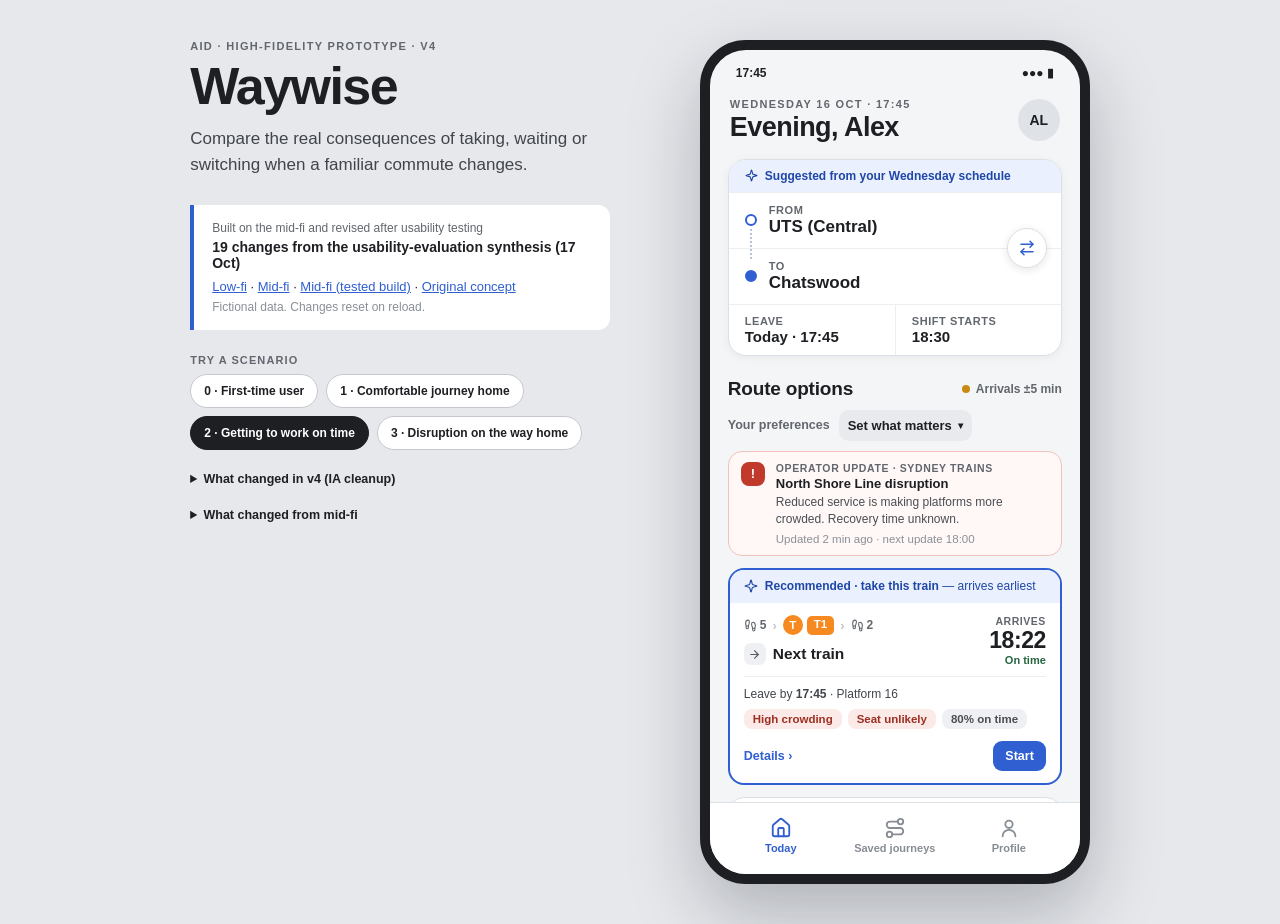
==== commit 8d41010d: "v4.4: single preference layer, no Undo, mini stepper, drawer icon fix" ====
--- a/index.html
+++ b/index.html
@@ -11,7 +11,7 @@
   <meta name="description" content="Waywise high-fidelity prototype: personalised commute decisions under crowding and disruption.">
   <link rel="manifest" href="manifest.webmanifest">
   <title>Waywise — High-fidelity prototype</title>
-  <link rel="stylesheet" href="styles.css?v=202610181200">
+  <link rel="stylesheet" href="styles.css?v=202610181300">
 </head>
 <body>
   <div class="demo-shell">
@@ -36,9 +36,9 @@
         <summary>What changed in v4 (IA cleanup)</summary>
         <ol>
           <li>Every bottom sheet closes with an ×; primary actions stay pinned at the bottom.</li>
-          <li>Trip preferences sheet is selection + Done only; management moved to Profile.</li>
+          <li>One set of preferences everywhere: Today and Profile edit the same list.</li>
           <li>Profile is an entry list — Saved journeys, Travel preferences, Alerts — each its own page.</li>
-          <li>Importance sliders (1–10) replaced with Low / Medium / High.</li>
+          <li>Importance sliders replaced with simple preference toggles.</li>
           <li>Route cards slimmed to line, arrival, three badges, one warning and Start.</li>
           <li>“Why this route?” folded into Route details; close (×) vs collapse (⌄) disambiguated.</li>
         </ol>
@@ -92,6 +92,6 @@
       <div class="perm" id="perm"></div>
     </main>
   </div>
-  <script src="app.js?v=202610181200"></script>
+  <script src="app.js?v=202610181300"></script>
 </body>
 </html>
--- a/styles.css
+++ b/styles.css
@@ -739,3 +739,11 @@
 .jprog-cap > b { font-size:13px; }
 .mini-bar .jprog.mini { height:3px; margin-top:6px; background:rgba(255,255,255,.22); }
 .mini-bar .jprog.mini > span { background:#7fd49c; }
+
+/* ---------- v4.4: mini stepper on live card, drawer-x alignment ---------- */
+.stepper.mini { margin:8px 0 0; }
+.stepper.mini i { width:20px; height:20px; font-size:10px; }
+.stepper.mini i svg { width:11px; height:11px; }
+.stepper.mini li:not(:last-child)::after { top:9px; left:calc(50% + 12px); right:calc(-50% + 12px); }
+.drawer-x { top:8px; right:16px; }
+.drawer-x svg { width:17px; height:17px; }
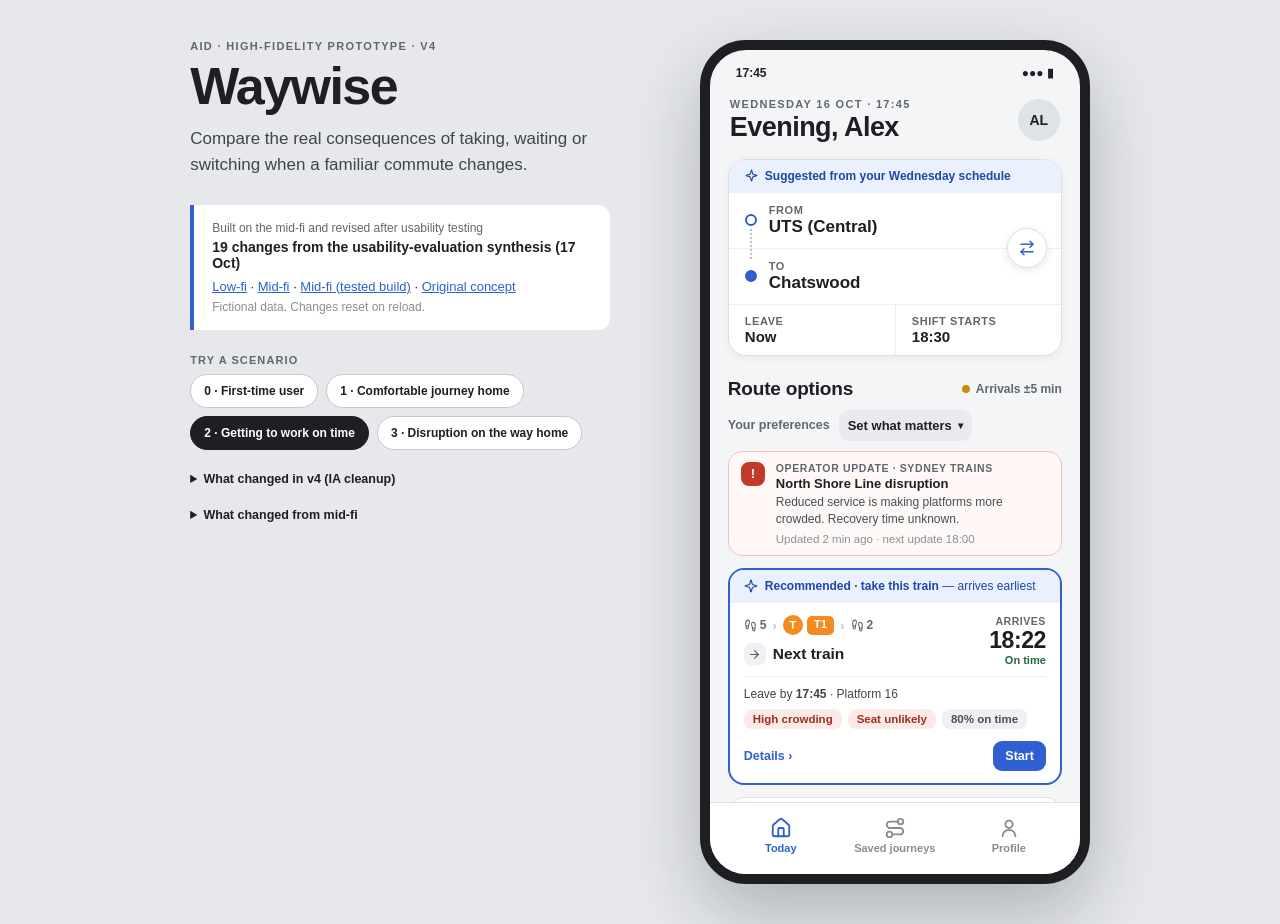
==== commit 3c291b63: "v4.5: Leave now default" ====
--- a/index.html
+++ b/index.html
@@ -11,7 +11,7 @@
   <meta name="description" content="Waywise high-fidelity prototype: personalised commute decisions under crowding and disruption.">
   <link rel="manifest" href="manifest.webmanifest">
   <title>Waywise — High-fidelity prototype</title>
-  <link rel="stylesheet" href="styles.css?v=202610181300">
+  <link rel="stylesheet" href="styles.css?v=202610181330">
 </head>
 <body>
   <div class="demo-shell">
@@ -92,6 +92,6 @@
       <div class="perm" id="perm"></div>
     </main>
   </div>
-  <script src="app.js?v=202610181300"></script>
+  <script src="app.js?v=202610181330"></script>
 </body>
 </html>
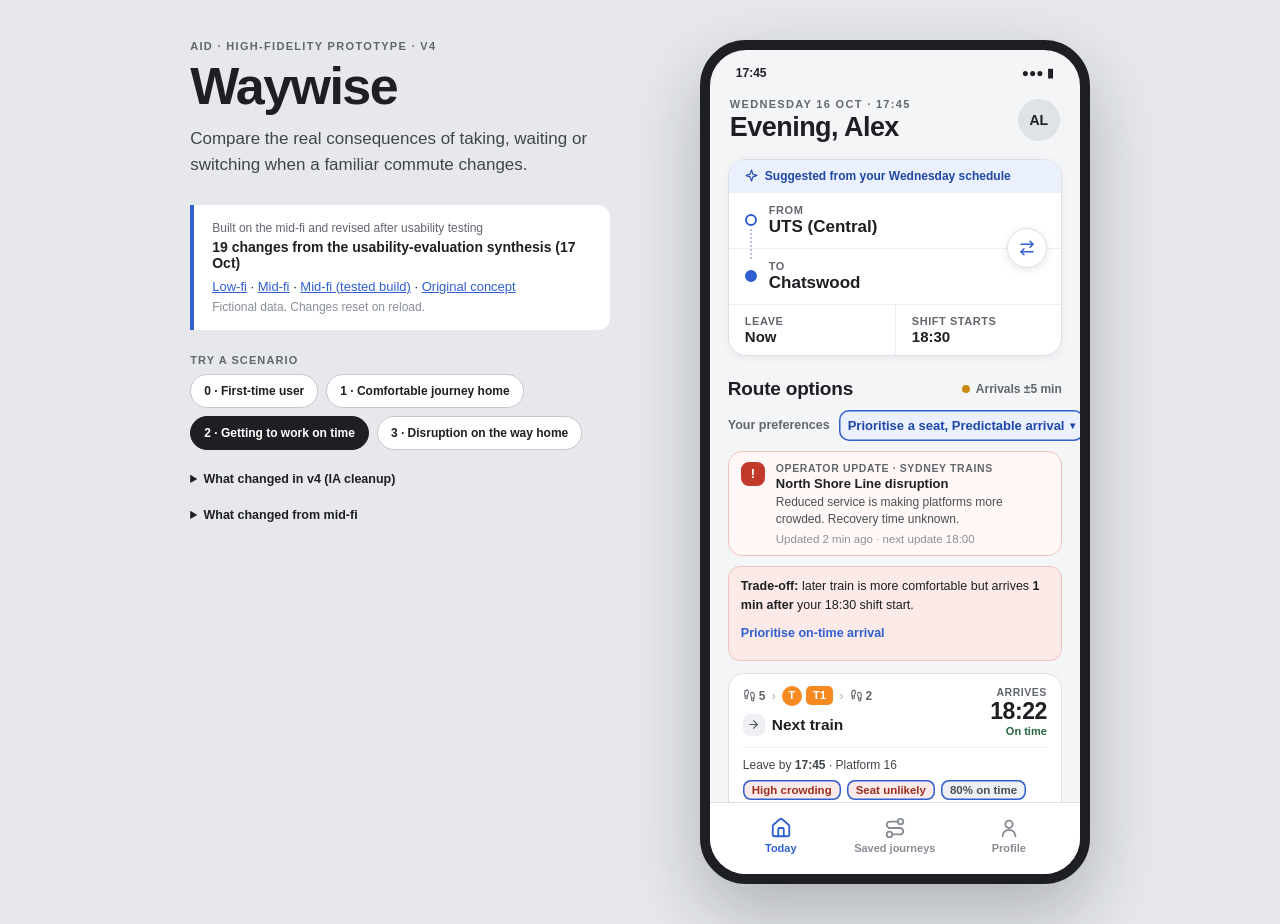
==== commit 625d239e: "v4.6: seed demo preferences" ====
--- a/index.html
+++ b/index.html
@@ -11,7 +11,7 @@
   <meta name="description" content="Waywise high-fidelity prototype: personalised commute decisions under crowding and disruption.">
   <link rel="manifest" href="manifest.webmanifest">
   <title>Waywise — High-fidelity prototype</title>
-  <link rel="stylesheet" href="styles.css?v=202610181330">
+  <link rel="stylesheet" href="styles.css?v=202610181400">
 </head>
 <body>
   <div class="demo-shell">
@@ -92,6 +92,6 @@
       <div class="perm" id="perm"></div>
     </main>
   </div>
-  <script src="app.js?v=202610181330"></script>
+  <script src="app.js?v=202610181400"></script>
 </body>
 </html>
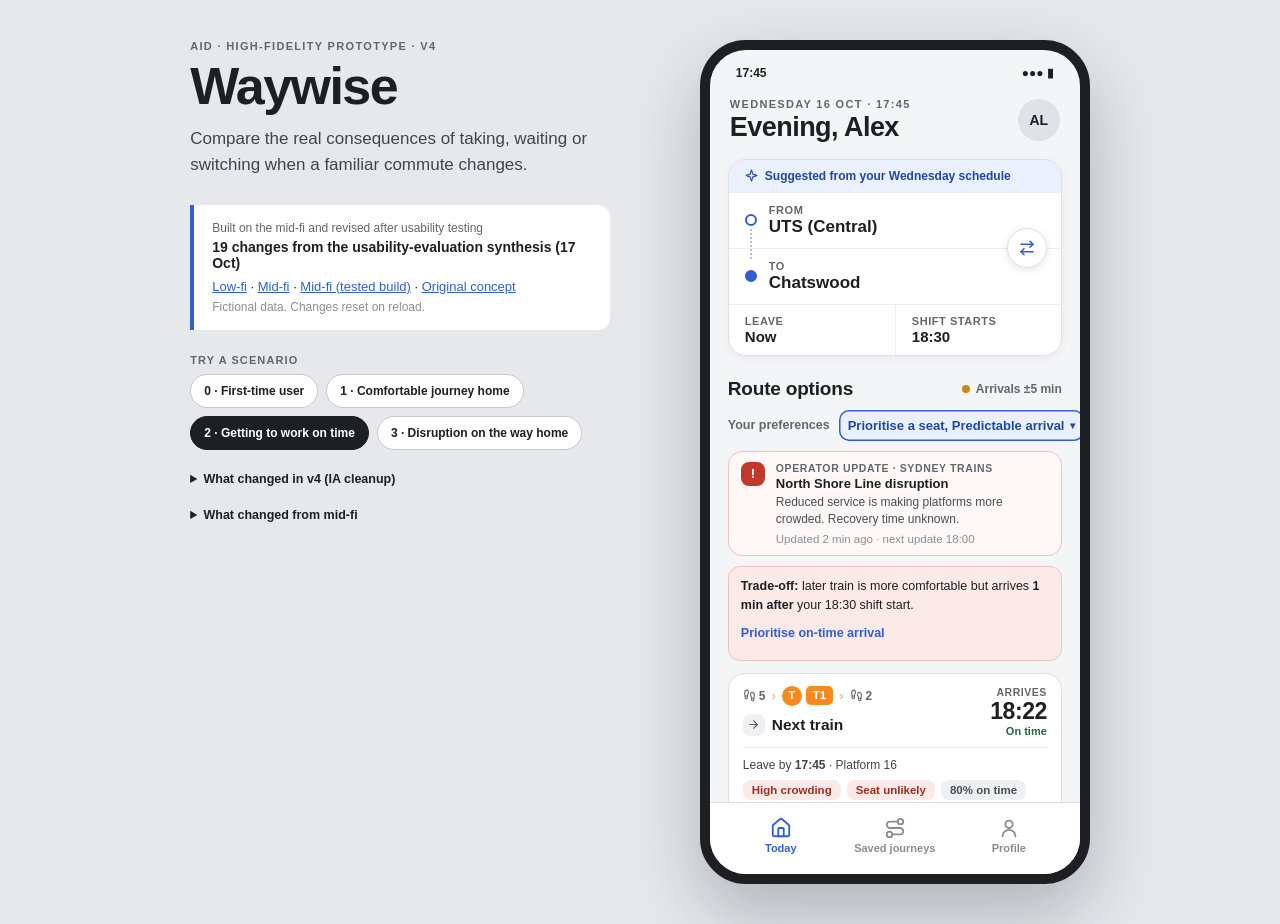
==== commit d70fb3ea: "v4.7: pref default/active states, clean profile entries, no badge outlines" ====
--- a/index.html
+++ b/index.html
@@ -11,7 +11,7 @@
   <meta name="description" content="Waywise high-fidelity prototype: personalised commute decisions under crowding and disruption.">
   <link rel="manifest" href="manifest.webmanifest">
   <title>Waywise — High-fidelity prototype</title>
-  <link rel="stylesheet" href="styles.css?v=202610181400">
+  <link rel="stylesheet" href="styles.css?v=202610181430">
 </head>
 <body>
   <div class="demo-shell">
@@ -92,6 +92,6 @@
       <div class="perm" id="perm"></div>
     </main>
   </div>
-  <script src="app.js?v=202610181400"></script>
+  <script src="app.js?v=202610181430"></script>
 </body>
 </html>
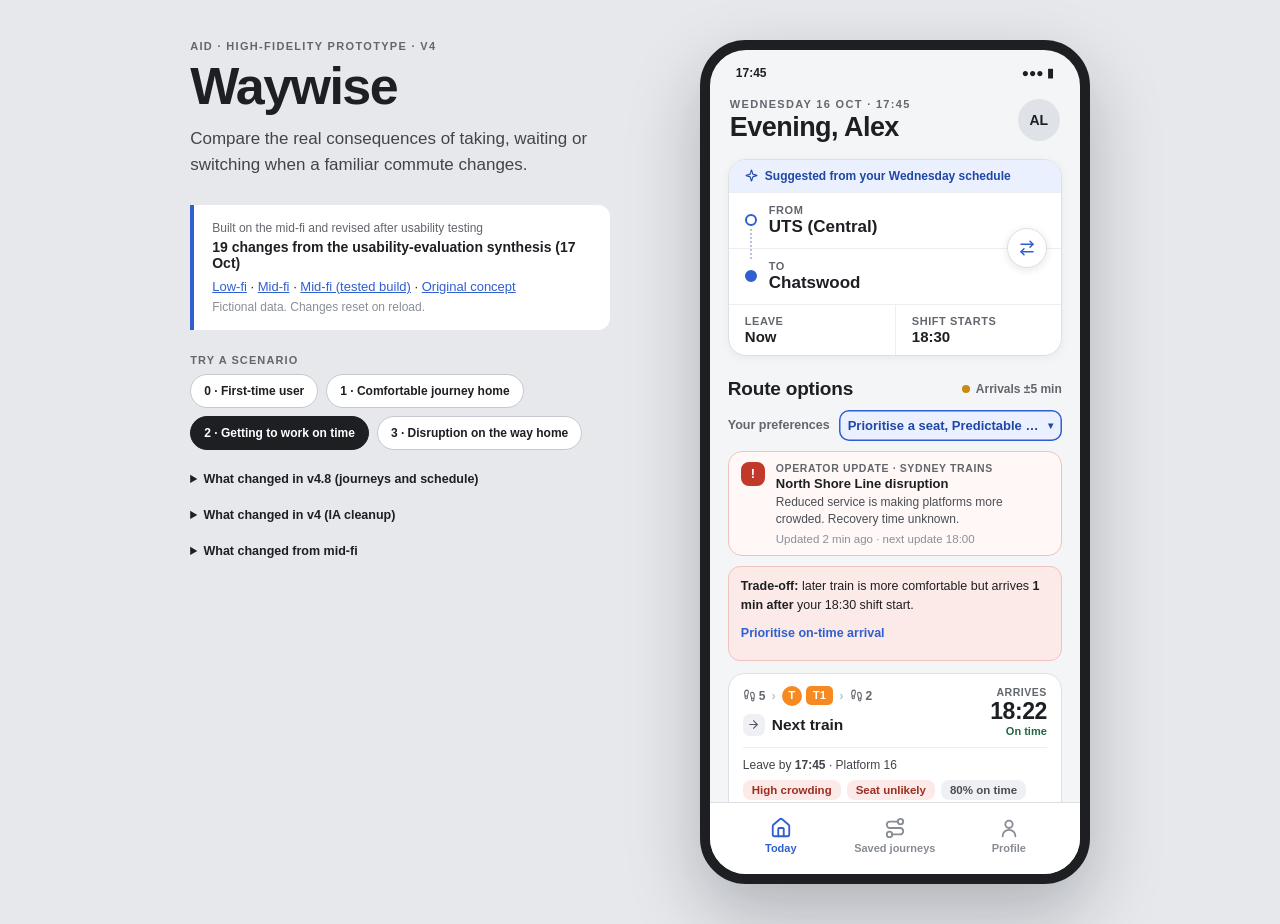
==== commit e7c491d9: "v4.8: journeys = where + schedule = when, scoped schedule actions, fixed drawer/sheet footers, one-p" ====
--- a/index.html
+++ b/index.html
@@ -11,7 +11,7 @@
   <meta name="description" content="Waywise high-fidelity prototype: personalised commute decisions under crowding and disruption.">
   <link rel="manifest" href="manifest.webmanifest">
   <title>Waywise — High-fidelity prototype</title>
-  <link rel="stylesheet" href="styles.css?v=202610181430">
+  <link rel="stylesheet" href="styles.css?v=202610181710">
 </head>
 <body>
   <div class="demo-shell">
@@ -33,11 +33,20 @@
         <button class="scenario" data-scenario="normal">3 · Disruption on the way home</button>
       </div>
       <details class="changes">
+        <summary>What changed in v4.8 (journeys and schedule)</summary>
+        <ol>
+          <li>Saved journey = where (From/To); schedule = when (days + time, per direction). Route first, schedule optional.</li>
+          <li>After saving a journey: “Add to schedule” or “Not now”. Schedule has “Add to &lt;day&gt;”.</li>
+          <li>Tap a scheduled trip: Show routes now, Change time or Remove, for only this date or every week; Edit saved journey changes the route.</li>
+          <li>Route details: Start journey fixed at the bottom; “Not started yet” removed.</li>
+        </ol>
+      </details>
+      <details class="changes">
         <summary>What changed in v4 (IA cleanup)</summary>
         <ol>
           <li>Every bottom sheet closes with an ×; primary actions stay pinned at the bottom.</li>
           <li>One set of preferences everywhere: Today and Profile edit the same list.</li>
-          <li>Profile is an entry list — Saved journeys, Travel preferences, Alerts — each its own page.</li>
+          <li>Profile is one page: account sync, travel preferences and alerts (v4.8).</li>
           <li>Importance sliders replaced with simple preference toggles.</li>
           <li>Route cards slimmed to line, arrival, three badges, one warning and Start.</li>
           <li>“Why this route?” folded into Route details; close (×) vs collapse (⌄) disambiguated.</li>
@@ -92,6 +101,6 @@
       <div class="perm" id="perm"></div>
     </main>
   </div>
-  <script src="app.js?v=202610181430"></script>
+  <script src="app.js?v=202610181710"></script>
 </body>
 </html>
--- a/styles.css
+++ b/styles.css
@@ -45,7 +45,6 @@
 .screen::-webkit-scrollbar { display:none; }
 .screen.active { display:block; animation:fade .22s ease; }
 .screen.overlay { z-index:4; background:var(--paper); }
-#screen-details { padding-bottom:96px; }
 @keyframes fade { from { opacity:0; transform:translateY(6px); } }
 
 .app-header { display:flex; align-items:center; justify-content:space-between; gap:10px; margin:4px 2px 16px; }
@@ -337,7 +336,7 @@
 .cars-unavailable { margin-top:10px; padding:13px; border:1.5px dashed #c5c9cf; border-radius:var(--radius); }
 .cars-unavailable strong { font-size:13px; }
 .cars-unavailable p { margin:4px 0 0; color:var(--muted); font-size:12px; }
-#screen-details>.toggle-card { margin-top:14px; }
+#screen-details .drawer-body>.toggle-card { margin-top:14px; }
 .action-list { margin-top:14px; border:1px solid var(--line); border-radius:var(--radius); background:#fff; overflow:hidden; }
 .action-list button { width:100%; display:flex; align-items:center; gap:11px; padding:13px 15px; border:0; border-top:1px solid var(--line-2); background:none; font-size:14px; font-weight:600; text-align:left; }
 .action-list button:first-child { border-top:0; }
@@ -345,7 +344,6 @@
 .action-list button svg { color:var(--accent); }
 .action-list i { color:var(--faint); font-style:normal; font-size:18px; }
 .sticky-cta { position:absolute; left:0; right:0; bottom:0; }
-#screen-details .sticky-cta { position:sticky; bottom:-28px; margin:16px -18px -28px; padding:12px 18px 16px; background:linear-gradient(transparent,var(--paper) 30%); }
 .eta-card { margin-top:12px; padding:14px 16px; border-radius:var(--radius); background:var(--ink); color:#fff; }
 .eta-card small,.eta-card strong,.eta-card span { display:block; }
 .eta-card small { color:#b9bec6; font-size:12px; }
@@ -357,10 +355,11 @@
 .stepper i { width:25px; height:25px; display:grid; place-items:center; border-radius:50%; background:#fff; border:2px solid var(--line); font-style:normal; font-size:11px; }
 .stepper i svg { width:13px; height:13px; stroke-width:3; }
 .stepper li.done { color:var(--green-ink); }
-.stepper li.done i { border-color:var(--green); background:var(--green); color:#fff; }
-.stepper li.done::after { border-color:var(--green); }
-.stepper li.now { color:var(--ink); }
-.stepper li.now i { border-color:var(--accent); background:var(--accent); color:#fff; }
+/* Journey progress is status, so it is green throughout (blue stays for actions): done = light green, now = solid green. */
+.stepper li.done i { border-color:#b5dbc2; background:var(--green-soft); color:var(--green); }
+.stepper li.done::after { border-color:#b5dbc2; }
+.stepper li.now { color:var(--green-ink); }
+.stepper li.now i { border-color:var(--green); background:var(--green); color:#fff; box-shadow:0 0 0 3px rgba(47,128,80,.16); }
 .next-card { margin-top:14px; padding:14px 15px; border:2px solid var(--accent); border-radius:var(--radius); background:#fff; }
 .next-card strong { display:block; margin-top:4px; font-size:16px; }
 .next-card p:not(.overline) { margin:4px 0 12px; color:var(--muted); font-size:12.5px; }
@@ -568,11 +567,9 @@
 .drawer-backdrop.open { visibility:visible; opacity:1; }
 .screen.drawer { display:block; z-index:6; top:12%; bottom:0; padding:0 18px 28px; border-radius:24px 24px 0 0; background:var(--paper); box-shadow:0 -10px 40px rgba(15,18,22,.18); transform:translateY(105%); visibility:hidden; transition:transform .3s cubic-bezier(.2,.8,.2,1),visibility .3s; animation:none; }
 .screen.drawer.open { transform:none; visibility:visible; }
-#screen-details.drawer { padding-bottom:96px; }
 .drawer-top { position:sticky; top:0; z-index:2; display:flex; justify-content:center; align-items:center; height:40px; margin:0 -18px 4px; background:var(--paper); touch-action:none; }
 .grab { width:44px; height:5px; border:0; border-radius:5px; background:#cfd3d9; padding:0; }
 .drawer-x { position:absolute; right:12px; top:6px; width:32px; height:32px; display:grid; place-items:center; border:0; border-radius:50%; background:#e3e6ea; color:#41454b; font-size:20px; line-height:1; }
-#screen-details.drawer .sticky-cta { bottom:-28px; }
 .mini-bar { position:absolute; z-index:5; left:12px; right:12px; bottom:80px; display:none; align-items:center; gap:10px; padding:11px 14px; border:0; border-radius:16px; background:var(--ink); color:#fff; text-align:left; box-shadow:0 8px 24px rgba(0,0,0,.25); }
 .mini-bar.show { display:flex; }
 .mb-main { flex:1; min-width:0; }
@@ -599,7 +596,6 @@
   .mini-bar { position:fixed; bottom:calc(80px + env(safe-area-inset-bottom,0px)); }
   .drawer-backdrop,.perm { position:fixed; }
 }
-#screen-details.drawer .sticky-cta { background:var(--paper); box-shadow:0 -12px 16px -4px var(--paper); padding-bottom:calc(16px + env(safe-area-inset-bottom,0px)); }
 
 /* ---------- v3.1 visual refresh: TfNSW mode language, route-card hierarchy, Today layering ---------- */
 :root { --m-train:#F6891F; --m-metro:#168388; --m-bus:#00B5EF; --m-ferry:#5AB031; --m-lr:#EE343F; }
@@ -747,3 +743,57 @@
 .stepper.mini li:not(:last-child)::after { top:9px; left:calc(50% + 12px); right:calc(-50% + 12px); }
 .drawer-x { top:8px; right:16px; }
 .drawer-x svg { width:17px; height:17px; }
+
+/* ---------- v4.8: fixed footers, Saved journeys as where (route) + when (schedule), one-page Profile ---------- */
+/* Route details: handle row + scrolling body + fixed CTA footer (no position:sticky; iOS offsets it by the scroller padding) */
+#screen-details.drawer { display:flex; flex-direction:column; overflow:hidden; padding:0; }
+#screen-details .drawer-top { position:relative; flex:none; margin:0; }
+#screen-details .drawer-body { flex:1 1 auto; min-height:0; overflow-y:auto; padding:0 18px 28px; overscroll-behavior:contain; -webkit-overflow-scrolling:touch; scrollbar-width:none; }
+#screen-details .drawer-body::-webkit-scrollbar { display:none; }
+#screen-details .drawer-body:last-child { padding-bottom:calc(28px + env(safe-area-inset-bottom,0px)); }
+.drawer-foot { flex:none; padding:12px 18px calc(14px + env(safe-area-inset-bottom,0px)); border-top:1px solid var(--line-2); background:var(--paper); }
+/* Bottom sheets: same structure; actions are a fixed footer */
+.bottom-sheet { display:flex; flex-direction:column; overflow:hidden; padding:10px 0 0; }
+.bottom-sheet .sheet-handle { flex:none; }
+.sheet-body { flex:0 1 auto; min-height:0; overflow-y:auto; padding:0 20px 20px; overscroll-behavior:contain; -webkit-overflow-scrolling:touch; }
+.sheet-body:last-child { padding-bottom:calc(24px + env(safe-area-inset-bottom,0px)); }
+.bottom-sheet > .sheet-actions { flex:none; position:static; margin:0; padding:12px 20px calc(16px + env(safe-area-inset-bottom,0px)); border-top:1px solid var(--line-2); background:#fff; box-shadow:none; }
+.bottom-sheet .action-list { margin-top:8px; }
+.bottom-sheet .action-list button svg { width:17px; height:17px; }
+.btn.danger-text { color:var(--red); }
+/* Today: preference chip truncates instead of overflowing the card */
+.rank-row .fchip { flex:0 1 auto; min-width:0; max-width:100%; }
+.fc-l { min-width:0; overflow:hidden; text-overflow:ellipsis; white-space:nowrap; }
+/* Saved journeys: each direction shows its schedule; footer splits route vs schedule */
+.lr-main small { display:flex; align-items:center; gap:5px; }
+.lr-main small svg { width:12px; height:12px; }
+.lr-main small.on { color:#3a3e44; }
+.lr-go { flex:none; color:var(--accent); font-size:12.5px; font-weight:650; }
+.jfoot { display:flex; justify-content:space-between; gap:10px; margin-top:4px; }
+.jfoot .btn { display:inline-flex; align-items:center; gap:6px; padding:8px 0 2px; }
+/* Schedule: whole row opens the scoped action sheet */
+.occ { width:100%; grid-template-columns:48px 1fr auto; align-items:center; border:0; border-top:1px solid var(--line-2); background:none; text-align:left; }
+.occ-main { min-width:0; }
+.occ-main strong { display:block; font-size:14px; }
+.occ-main small { display:block; margin-top:2px; color:var(--muted); font-size:12px; }
+.occ > i { color:var(--faint); font-style:normal; font-size:18px; }
+.occ:active { background:var(--paper); }
+.occ.skipped .occ-main strong { color:var(--faint); text-decoration:line-through; }
+.add-day { display:flex; align-items:center; justify-content:center; gap:6px; margin-top:10px; }
+.nocommute { margin-top:2px; }
+/* Schedule sheet: one block per direction */
+.sched-leg + .sched-leg { margin-top:12px; padding-top:2px; border-top:1px solid var(--line-2); }
+.sched-leg .form-label { display:flex; align-items:center; gap:7px; }
+.sched-leg .form-label svg { width:15px; height:15px; color:var(--accent); }
+.sched-leg .day-toggles { margin-bottom:10px; }
+.sched-leg .check { margin-top:0; }
+.saved-ok { display:grid; place-items:center; width:40px; height:40px; margin:6px 0 10px; border-radius:50%; background:var(--green-soft); color:var(--green); }
+.saved-ok svg { width:20px; height:20px; stroke-width:3; }
+.next-q { margin-top:12px; padding:14px 15px; border:1px solid var(--line); border-radius:14px; background:var(--paper); }
+.next-q strong { display:block; font-size:14.5px; }
+.next-q p { margin:4px 0 0; color:var(--muted); font-size:12.5px; line-height:1.45; }
+.si-chev { flex:none; color:var(--faint); font-style:normal; font-size:18px; }
+.saved-item:disabled .si-icon { background:var(--chip); color:var(--faint); }
+/* Profile: one page */
+#screen-profile .block > .overline { margin:0 2px 2px; }
+.profile-links { display:flex; justify-content:space-between; margin-top:8px; }
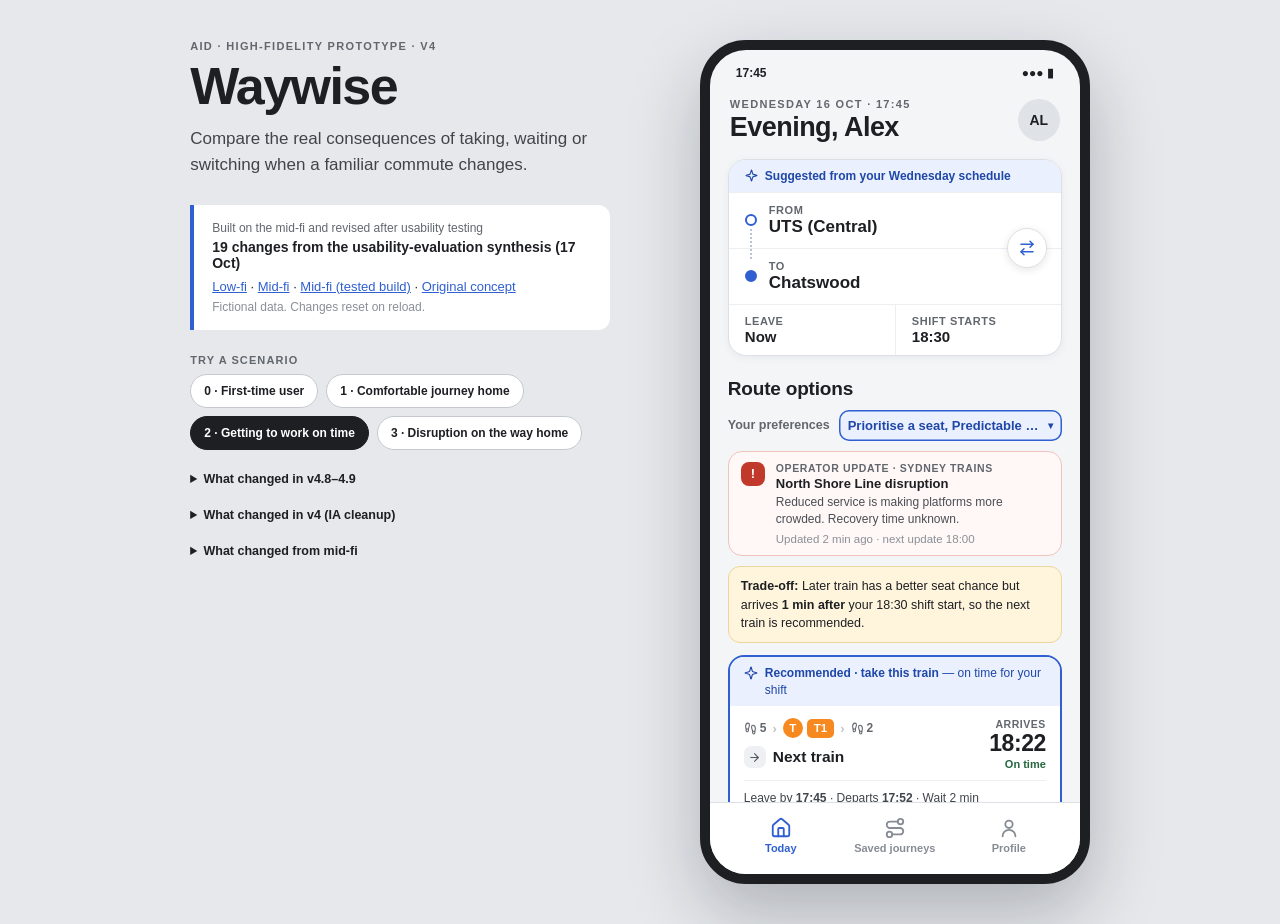
==== commit c95280a7: "v4.9: evaluation follow-ups (R9, R12, hard deadline, usual vs this-journey preferences, confidence i" ====
--- a/index.html
+++ b/index.html
@@ -11,7 +11,7 @@
   <meta name="description" content="Waywise high-fidelity prototype: personalised commute decisions under crowding and disruption.">
   <link rel="manifest" href="manifest.webmanifest">
   <title>Waywise — High-fidelity prototype</title>
-  <link rel="stylesheet" href="styles.css?v=202610181710">
+  <link rel="stylesheet" href="styles.css?v=202610181900">
 </head>
 <body>
   <div class="demo-shell">
@@ -33,12 +33,15 @@
         <button class="scenario" data-scenario="normal">3 · Disruption on the way home</button>
       </div>
       <details class="changes">
-        <summary>What changed in v4.8 (journeys and schedule)</summary>
+        <summary>What changed in v4.8–4.9</summary>
         <ol>
           <li>Saved journey = where (From/To); schedule = when (days + time, per direction). Route first, schedule optional.</li>
           <li>After saving a journey: “Add to schedule” or “Not now”. Schedule has “Add to &lt;day&gt;”.</li>
           <li>Tap a scheduled trip: Show routes now, Change time or Remove, for only this date or every week; Edit saved journey changes the route.</li>
           <li>Route details: Start journey fixed at the bottom; “Not started yet” removed.</li>
+          <li>Preferences: usual set (Profile) vs “This journey” on Today; “Select all that apply”; Save for next time.</li>
+          <li>Route cards show Departs and Wait; later services say how much later they leave.</li>
+          <li>A shift start is a hard deadline: late options are never recommended.</li>
         </ol>
       </details>
       <details class="changes">
@@ -101,6 +104,6 @@
       <div class="perm" id="perm"></div>
     </main>
   </div>
-  <script src="app.js?v=202610181710"></script>
+  <script src="app.js?v=202610181900"></script>
 </body>
 </html>
--- a/styles.css
+++ b/styles.css
@@ -797,3 +797,25 @@
 /* Profile: one page */
 #screen-profile .block > .overline { margin:0 2px 2px; }
 .profile-links { display:flex; justify-content:space-between; margin-top:8px; }
+/* v4.8: confidence lives in Route details; the row opens "How reliable is this estimate?" (R15). */
+button.conf-row { display:block; width:calc(100% - 4px); padding:0; border:0; background:none; text-align:left; line-height:1.45; }
+.conf-more { margin-left:4px; color:var(--faint); font-size:14px; }
+/* ---------- v4.9: evaluation follow-ups ---------- */
+/* R12: departs / wait on the card, and how much later a later service is */
+.rc-later { display:flex; align-items:center; gap:6px; margin:4px 0 0; color:var(--muted); font-size:12px; }
+.rc-later svg { width:13px; height:13px; }
+/* Preferences: usual set vs this journey */
+.rank-cap.temp { padding:4px 8px; border-radius:7px; background:var(--chip); color:var(--ink); font-size:11.5px; }
+.sec-head { display:flex; align-items:center; justify-content:space-between; margin:0 2px 2px; }
+.sec-head .overline { margin:0; }
+.saved-state { display:inline-flex; align-items:center; gap:4px; color:var(--green-ink); font-size:12px; font-weight:650; }
+.saved-state svg { width:13px; height:13px; stroke-width:2.6; }
+/* Single choice: no empty check boxes; the selected option shows a tick */
+.chip.single { padding-left:12px; }
+.chip.single i { display:none; }
+.chip.single.active { padding-left:9px; }
+.chip.single.active i { display:grid; width:14px; border:0; background:none; color:#fff; }
+/* Trade-offs are a caution, not an error: amber, so red stays for disruption and lateness */
+.tradeoff-banner { border-color:#ecd59c; background:var(--amber-soft); }
+/* Sharing banner: who on line 1, how long on line 2 */
+.share-banner span small { display:block; margin-top:1px; font-weight:500; opacity:.85; }
